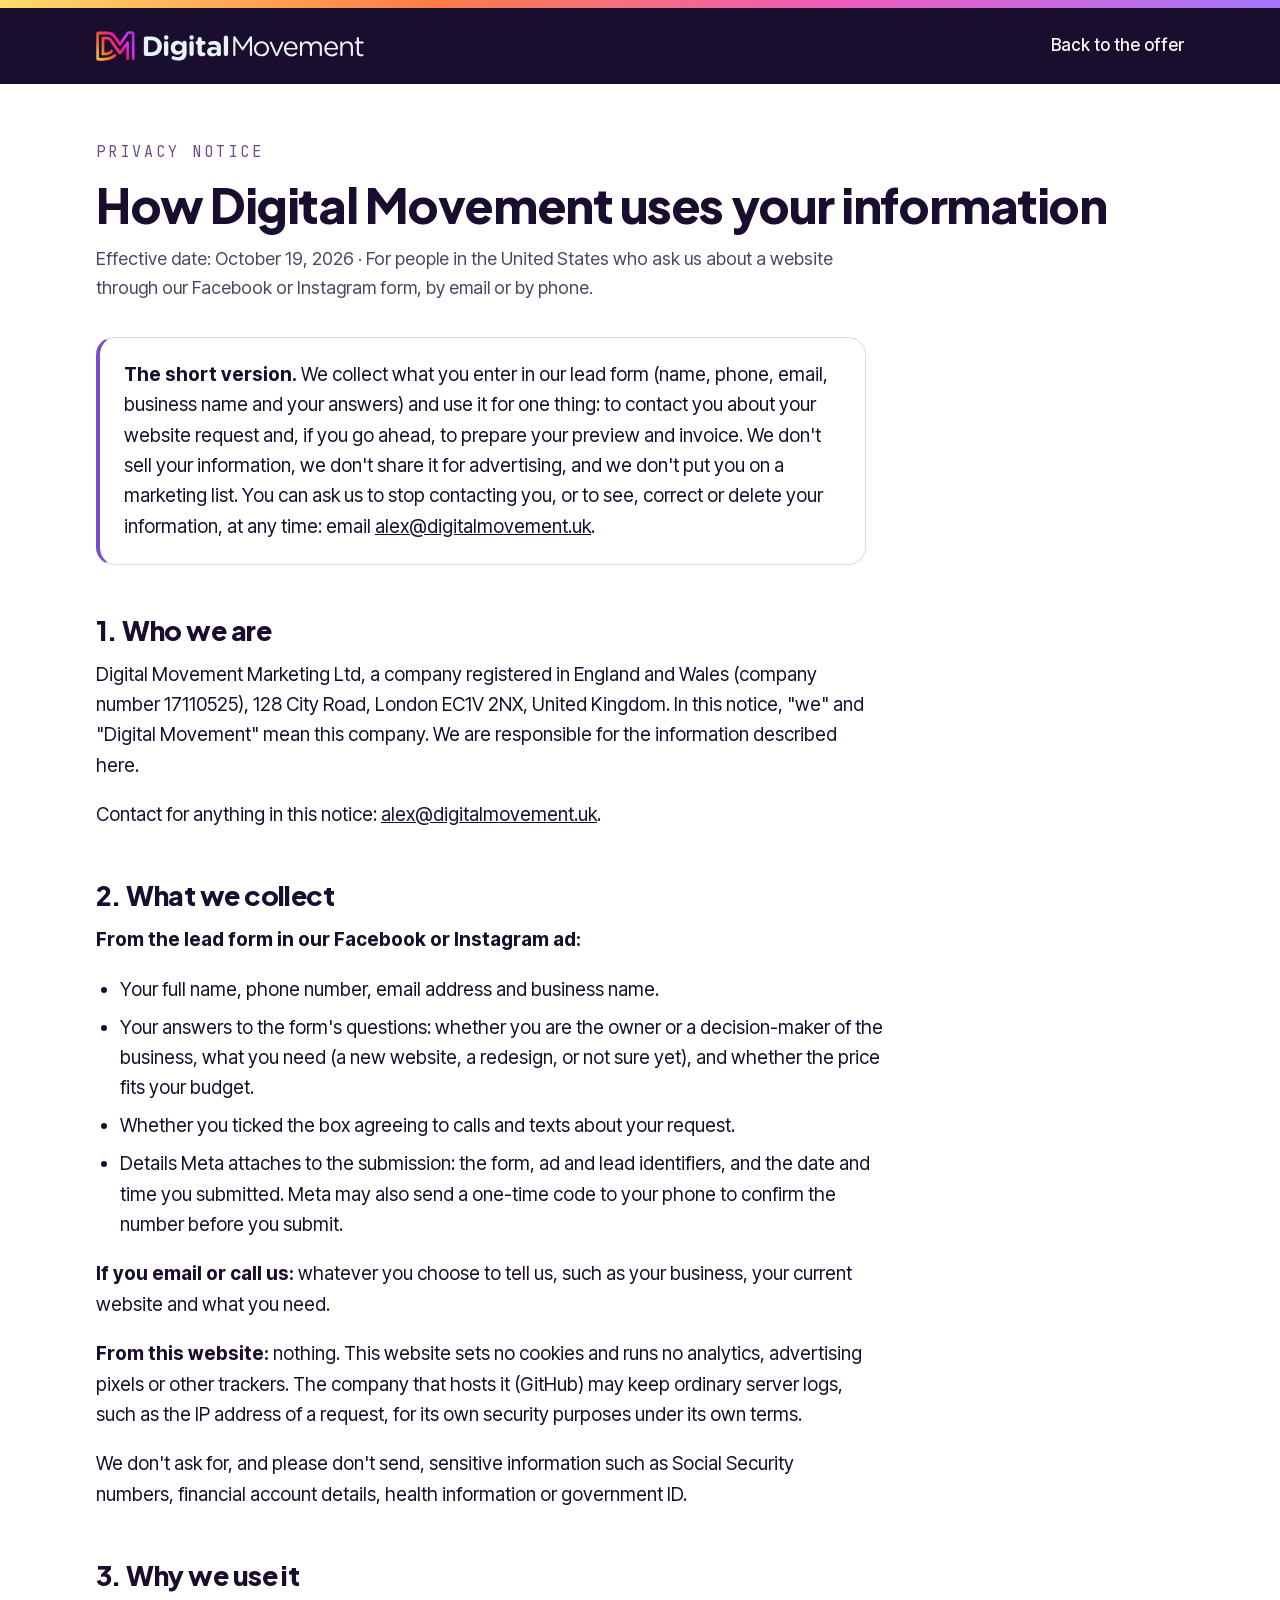
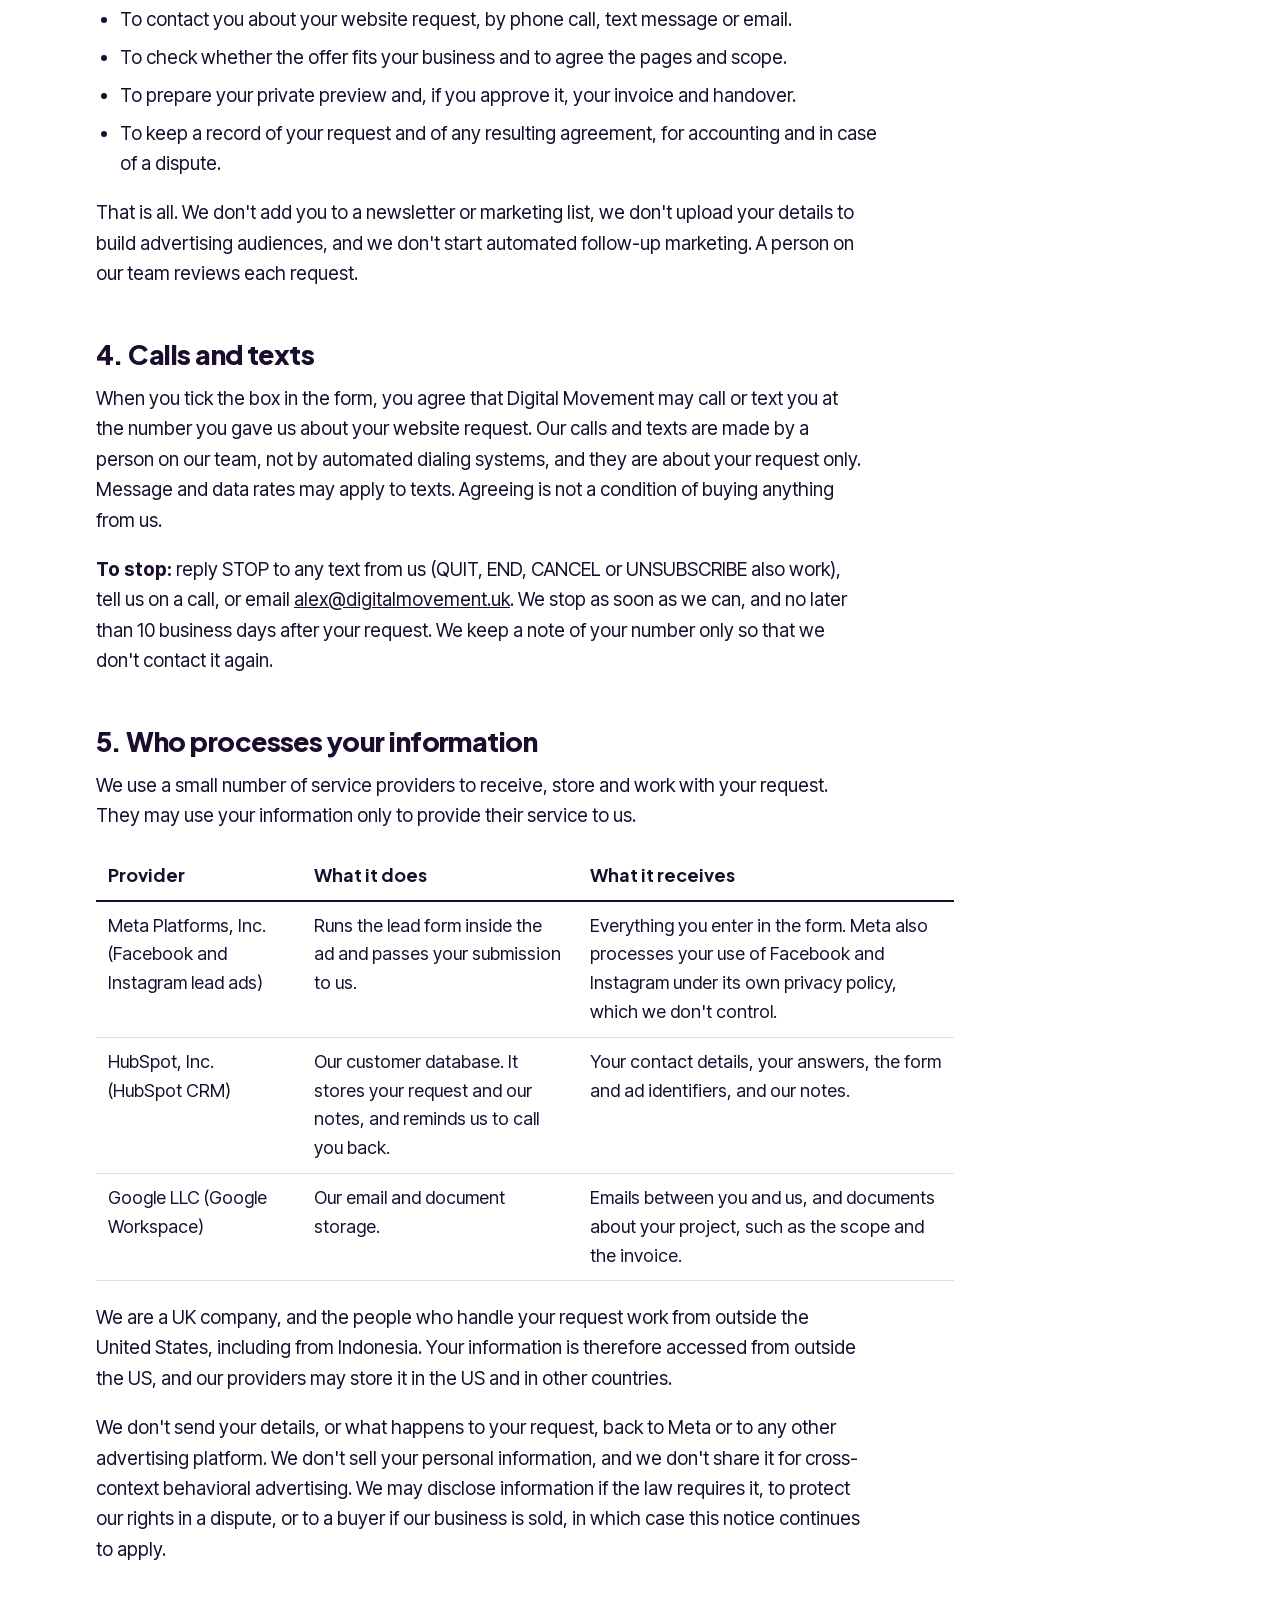
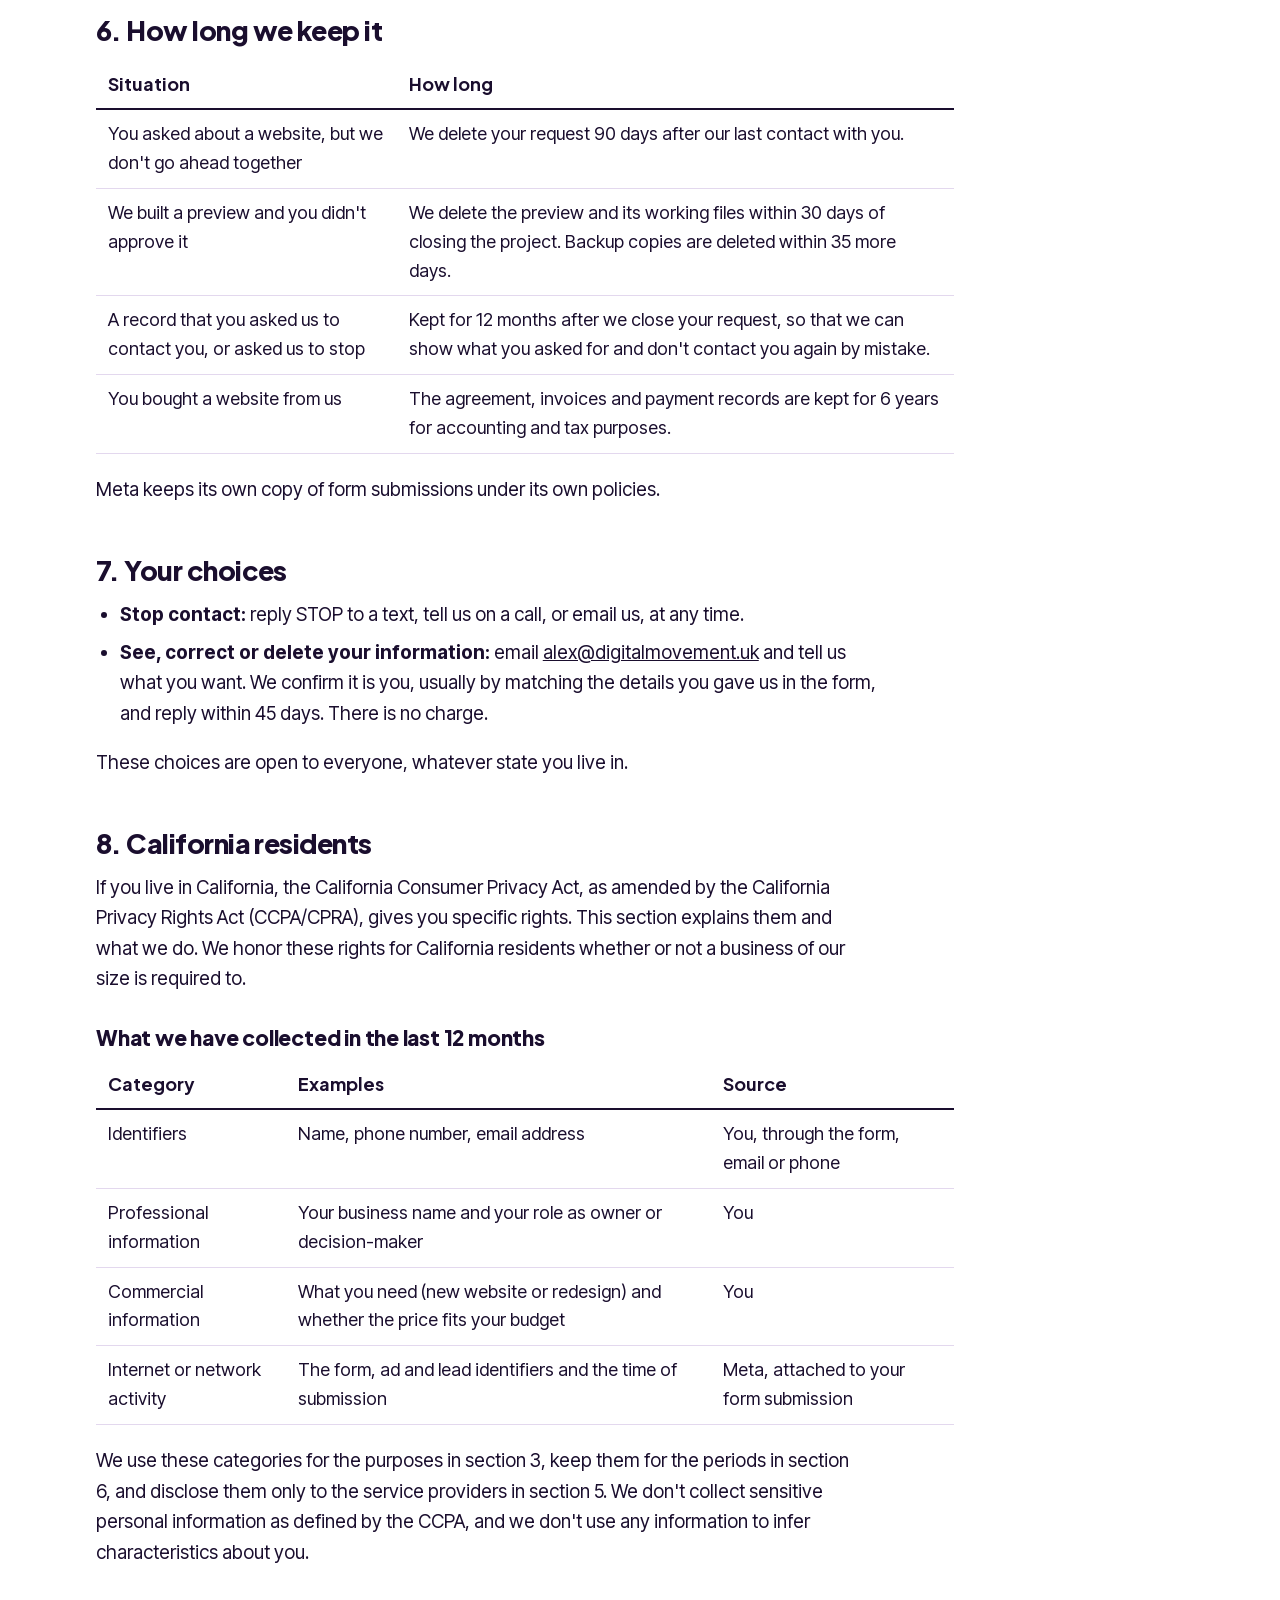
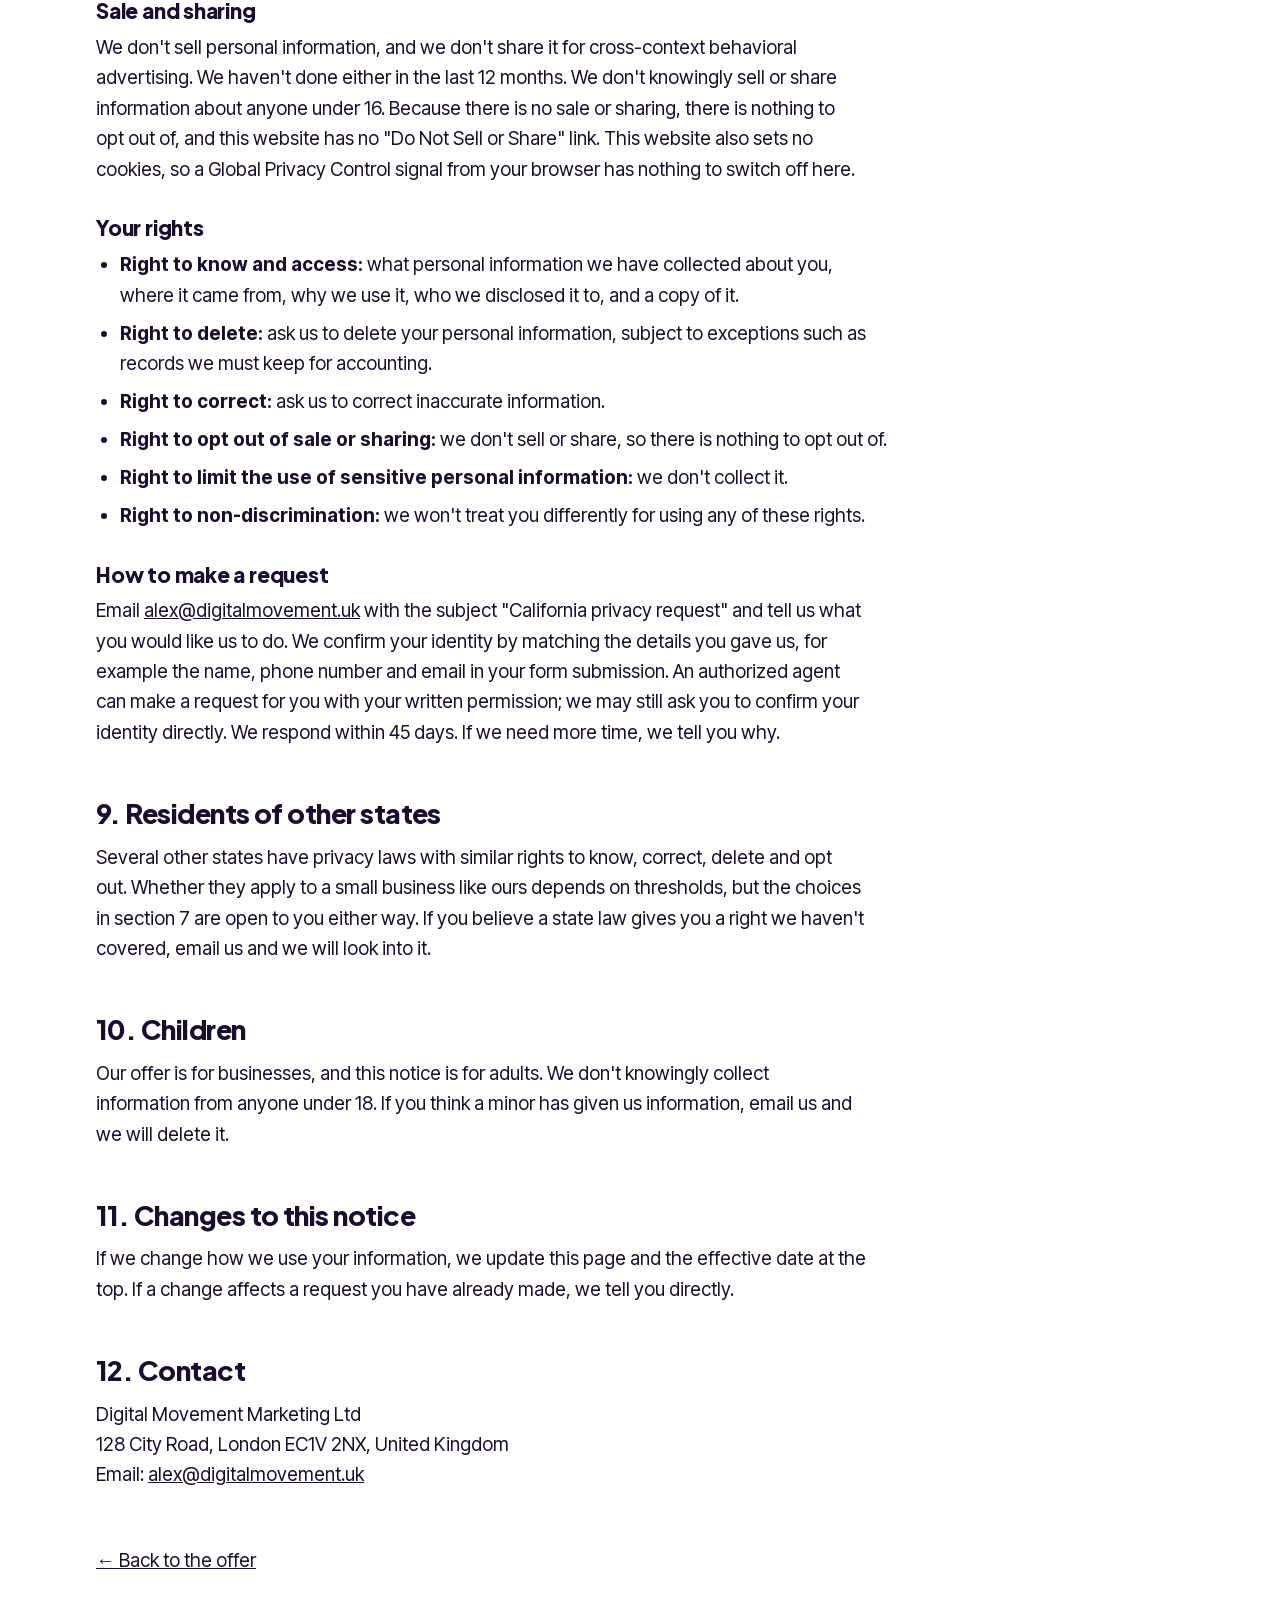
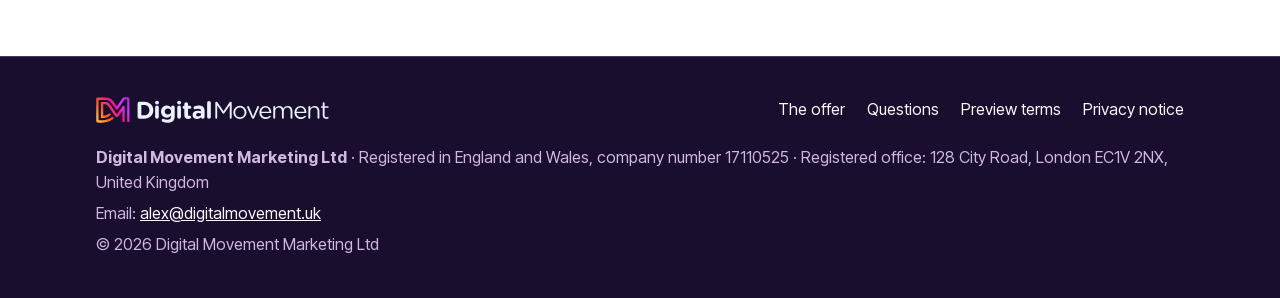
==== privacy/index.html @ 2a3be50a "US landing page v1.1: pay-after website offer and US privacy notice Static page for Digital Movement" ====
<!doctype html>
<!-- Digital Movement US · US privacy notice · v1.1 · effective 2026-10-19 · change log: landing-page/README.md -->
<html lang="en-US">
<head>
<meta charset="utf-8">
<meta name="viewport" content="width=device-width, initial-scale=1">
<title>Privacy notice | Digital Movement US</title>
<meta name="description" content="How Digital Movement uses the information you give us when you ask about a website through our Facebook or Instagram form, by email or by phone. Includes a section for California residents.">
<meta name="robots" content="noindex, follow">
<link rel="canonical" href="https://digitalmovementuk.github.io/us-websites/privacy/">
<meta name="theme-color" content="#1A0E2E">
<link rel="icon" href="../assets/favicon.svg" type="image/svg+xml">
<link rel="icon" href="../assets/favicon-192.png" type="image/png" sizes="192x192">
<link rel="apple-touch-icon" href="../assets/favicon-192.png">
<meta property="og:type" content="article">
<meta property="og:site_name" content="Digital Movement US">
<meta property="og:locale" content="en_US">
<meta property="og:url" content="https://digitalmovementuk.github.io/us-websites/privacy/">
<meta property="og:title" content="Privacy notice | Digital Movement US">
<meta property="og:description" content="How Digital Movement uses your information when you ask about a website: what we collect, why, who processes it, how long we keep it, and your choices, including California rights.">
<meta property="og:image" content="https://digitalmovementuk.github.io/us-websites/assets/og-us-websites-v1.1.jpg">
<meta property="og:image:type" content="image/jpeg">
<meta property="og:image:width" content="1200">
<meta property="og:image:height" content="630">
<meta property="og:image:alt" content="Digital Movement. See your website before you pay. $2,495 one-time, paid only after you approve it.">
<meta name="twitter:card" content="summary_large_image">
<meta name="twitter:title" content="Privacy notice | Digital Movement US">
<meta name="twitter:description" content="How Digital Movement uses your information when you ask about a website, including your California rights.">
<meta name="twitter:image" content="https://digitalmovementuk.github.io/us-websites/assets/og-us-websites-v1.1.jpg">
<link rel="stylesheet" href="../assets/style.css">
</head>
<body>
<a class="skip" href="#main">Skip to content</a>
<div class="topline" aria-hidden="true"></div>

<header class="dark">
  <div class="wrap header">
    <a class="brand" href="../" aria-label="Digital Movement home">
      <img src="../assets/dm-logo-light.svg" alt="Digital Movement" width="268" height="30">
    </a>
    <nav class="nav" aria-label="Page">
      <a href="../">Back to the offer</a>
    </nav>
  </div>
</header>

<main id="main" class="wrap doc">
  <p class="eyebrow">Privacy notice</p>
  <h1>How Digital Movement uses your information</h1>
  <p class="meta">Effective date: October 19, 2026 · For people in the United States who ask us about a website through our Facebook or Instagram form, by email or by phone.</p>

  <div class="summary">
    <p><strong>The short version.</strong> We collect what you enter in our lead form (name, phone, email, business name and your answers) and use it for one thing: to contact you about your website request and, if you go ahead, to prepare your preview and invoice. We don't sell your information, we don't share it for advertising, and we don't put you on a marketing list. You can ask us to stop contacting you, or to see, correct or delete your information, at any time: email <a href="mailto:alex@digitalmovement.uk">alex@digitalmovement.uk</a>.</p>
  </div>

  <h2 id="who">1. Who we are</h2>
  <p>Digital Movement Marketing Ltd, a company registered in England and Wales (company number 17110525), 128 City Road, London EC1V 2NX, United Kingdom. In this notice, "we" and "Digital Movement" mean this company. We are responsible for the information described here.</p>
  <p>Contact for anything in this notice: <a href="mailto:alex@digitalmovement.uk">alex@digitalmovement.uk</a>.</p>

  <h2 id="collect">2. What we collect</h2>
  <p><strong>From the lead form in our Facebook or Instagram ad:</strong></p>
  <ul>
    <li>Your full name, phone number, email address and business name.</li>
    <li>Your answers to the form's questions: whether you are the owner or a decision-maker of the business, what you need (a new website, a redesign, or not sure yet), and whether the price fits your budget.</li>
    <li>Whether you ticked the box agreeing to calls and texts about your request.</li>
    <li>Details Meta attaches to the submission: the form, ad and lead identifiers, and the date and time you submitted. Meta may also send a one-time code to your phone to confirm the number before you submit.</li>
  </ul>
  <p><strong>If you email or call us:</strong> whatever you choose to tell us, such as your business, your current website and what you need.</p>
  <p><strong>From this website:</strong> nothing. This website sets no cookies and runs no analytics, advertising pixels or other trackers. The company that hosts it (GitHub) may keep ordinary server logs, such as the IP address of a request, for its own security purposes under its own terms.</p>
  <p>We don't ask for, and please don't send, sensitive information such as Social Security numbers, financial account details, health information or government ID.</p>

  <h2 id="why">3. Why we use it</h2>
  <ul>
    <li>To contact you about your website request, by phone call, text message or email.</li>
    <li>To check whether the offer fits your business and to agree the pages and scope.</li>
    <li>To prepare your private preview and, if you approve it, your invoice and handover.</li>
    <li>To keep a record of your request and of any resulting agreement, for accounting and in case of a dispute.</li>
  </ul>
  <p>That is all. We don't add you to a newsletter or marketing list, we don't upload your details to build advertising audiences, and we don't start automated follow-up marketing. A person on our team reviews each request.</p>

  <h2 id="calls">4. Calls and texts</h2>
  <p>When you tick the box in the form, you agree that Digital Movement may call or text you at the number you gave us about your website request. Our calls and texts are made by a person on our team, not by automated dialing systems, and they are about your request only. Message and data rates may apply to texts. Agreeing is not a condition of buying anything from us.</p>
  <p><strong>To stop:</strong> reply STOP to any text from us (QUIT, END, CANCEL or UNSUBSCRIBE also work), tell us on a call, or email <a href="mailto:alex@digitalmovement.uk">alex@digitalmovement.uk</a>. We stop as soon as we can, and no later than 10 business days after your request. We keep a note of your number only so that we don't contact it again.</p>

  <h2 id="processors">5. Who processes your information</h2>
  <p>We use a small number of service providers to receive, store and work with your request. They may use your information only to provide their service to us.</p>
  <table>
    <thead>
      <tr><th>Provider</th><th>What it does</th><th>What it receives</th></tr>
    </thead>
    <tbody>
      <tr><td data-label="Provider">Meta Platforms, Inc. (Facebook and Instagram lead ads)</td><td data-label="What it does">Runs the lead form inside the ad and passes your submission to us.</td><td data-label="What it receives">Everything you enter in the form. Meta also processes your use of Facebook and Instagram under its own privacy policy, which we don't control.</td></tr>
      <tr><td data-label="Provider">HubSpot, Inc. (HubSpot CRM)</td><td data-label="What it does">Our customer database. It stores your request and our notes, and reminds us to call you back.</td><td data-label="What it receives">Your contact details, your answers, the form and ad identifiers, and our notes.</td></tr>
      <tr><td data-label="Provider">Google LLC (Google Workspace)</td><td data-label="What it does">Our email and document storage.</td><td data-label="What it receives">Emails between you and us, and documents about your project, such as the scope and the invoice.</td></tr>
    </tbody>
  </table>
  <p>We are a UK company, and the people who handle your request work from outside the United States, including from Indonesia. Your information is therefore accessed from outside the US, and our providers may store it in the US and in other countries.</p>
  <p>We don't send your details, or what happens to your request, back to Meta or to any other advertising platform. We don't sell your personal information, and we don't share it for cross-context behavioral advertising. We may disclose information if the law requires it, to protect our rights in a dispute, or to a buyer if our business is sold, in which case this notice continues to apply.</p>

  <h2 id="retention">6. How long we keep it</h2>
  <table>
    <thead>
      <tr><th>Situation</th><th>How long</th></tr>
    </thead>
    <tbody>
      <tr><td data-label="Situation">You asked about a website, but we don't go ahead together</td><td data-label="How long">We delete your request 90 days after our last contact with you.</td></tr>
      <tr><td data-label="Situation">We built a preview and you didn't approve it</td><td data-label="How long">We delete the preview and its working files within 30 days of closing the project. Backup copies are deleted within 35 more days.</td></tr>
      <tr><td data-label="Situation">A record that you asked us to contact you, or asked us to stop</td><td data-label="How long">Kept for 12 months after we close your request, so that we can show what you asked for and don't contact you again by mistake.</td></tr>
      <tr><td data-label="Situation">You bought a website from us</td><td data-label="How long">The agreement, invoices and payment records are kept for 6 years for accounting and tax purposes.</td></tr>
    </tbody>
  </table>
  <p>Meta keeps its own copy of form submissions under its own policies.</p>

  <h2 id="choices">7. Your choices</h2>
  <ul>
    <li><strong>Stop contact:</strong> reply STOP to a text, tell us on a call, or email us, at any time.</li>
    <li><strong>See, correct or delete your information:</strong> email <a href="mailto:alex@digitalmovement.uk">alex@digitalmovement.uk</a> and tell us what you want. We confirm it is you, usually by matching the details you gave us in the form, and reply within 45 days. There is no charge.</li>
  </ul>
  <p>These choices are open to everyone, whatever state you live in.</p>

  <h2 id="california">8. California residents</h2>
  <p>If you live in California, the California Consumer Privacy Act, as amended by the California Privacy Rights Act (CCPA/CPRA), gives you specific rights. This section explains them and what we do. We honor these rights for California residents whether or not a business of our size is required to.</p>

  <h3>What we have collected in the last 12 months</h3>
  <table>
    <thead>
      <tr><th>Category</th><th>Examples</th><th>Source</th></tr>
    </thead>
    <tbody>
      <tr><td data-label="Category">Identifiers</td><td data-label="Examples">Name, phone number, email address</td><td data-label="Source">You, through the form, email or phone</td></tr>
      <tr><td data-label="Category">Professional information</td><td data-label="Examples">Your business name and your role as owner or decision-maker</td><td data-label="Source">You</td></tr>
      <tr><td data-label="Category">Commercial information</td><td data-label="Examples">What you need (new website or redesign) and whether the price fits your budget</td><td data-label="Source">You</td></tr>
      <tr><td data-label="Category">Internet or network activity</td><td data-label="Examples">The form, ad and lead identifiers and the time of submission</td><td data-label="Source">Meta, attached to your form submission</td></tr>
    </tbody>
  </table>
  <p>We use these categories for the purposes in section 3, keep them for the periods in section 6, and disclose them only to the service providers in section 5. We don't collect sensitive personal information as defined by the CCPA, and we don't use any information to infer characteristics about you.</p>

  <h3>Sale and sharing</h3>
  <p>We don't sell personal information, and we don't share it for cross-context behavioral advertising. We haven't done either in the last 12 months. We don't knowingly sell or share information about anyone under 16. Because there is no sale or sharing, there is nothing to opt out of, and this website has no "Do Not Sell or Share" link. This website also sets no cookies, so a Global Privacy Control signal from your browser has nothing to switch off here.</p>

  <h3>Your rights</h3>
  <ul>
    <li><strong>Right to know and access:</strong> what personal information we have collected about you, where it came from, why we use it, who we disclosed it to, and a copy of it.</li>
    <li><strong>Right to delete:</strong> ask us to delete your personal information, subject to exceptions such as records we must keep for accounting.</li>
    <li><strong>Right to correct:</strong> ask us to correct inaccurate information.</li>
    <li><strong>Right to opt out of sale or sharing:</strong> we don't sell or share, so there is nothing to opt out of.</li>
    <li><strong>Right to limit the use of sensitive personal information:</strong> we don't collect it.</li>
    <li><strong>Right to non-discrimination:</strong> we won't treat you differently for using any of these rights.</li>
  </ul>

  <h3>How to make a request</h3>
  <p>Email <a href="mailto:alex@digitalmovement.uk?subject=California%20privacy%20request">alex@digitalmovement.uk</a> with the subject "California privacy request" and tell us what you would like us to do. We confirm your identity by matching the details you gave us, for example the name, phone number and email in your form submission. An authorized agent can make a request for you with your written permission; we may still ask you to confirm your identity directly. We respond within 45 days. If we need more time, we tell you why.</p>

  <h2 id="other-states">9. Residents of other states</h2>
  <p>Several other states have privacy laws with similar rights to know, correct, delete and opt out. Whether they apply to a small business like ours depends on thresholds, but the choices in section 7 are open to you either way. If you believe a state law gives you a right we haven't covered, email us and we will look into it.</p>

  <h2 id="children">10. Children</h2>
  <p>Our offer is for businesses, and this notice is for adults. We don't knowingly collect information from anyone under 18. If you think a minor has given us information, email us and we will delete it.</p>

  <h2 id="changes">11. Changes to this notice</h2>
  <p>If we change how we use your information, we update this page and the effective date at the top. If a change affects a request you have already made, we tell you directly.</p>

  <h2 id="contact">12. Contact</h2>
  <p>Digital Movement Marketing Ltd<br>128 City Road, London EC1V 2NX, United Kingdom<br>Email: <a href="mailto:alex@digitalmovement.uk">alex@digitalmovement.uk</a></p>

  <a class="back" href="../">← Back to the offer</a>
</main>

<footer class="dark footer">
  <div class="wrap">
    <div class="footer-row">
      <a class="brand" href="../" aria-label="Digital Movement home">
        <img src="../assets/dm-logo-light.svg" alt="Digital Movement" width="232" height="26">
      </a>
      <nav class="footer-links" aria-label="Footer">
        <a href="../">The offer</a>
        <a href="../#faq">Questions</a>
        <a href="../#terms">Preview terms</a>
        <a href="./">Privacy notice</a>
      </nav>
    </div>
    <p><strong>Digital Movement Marketing Ltd</strong> · Registered in England and Wales, company number 17110525 · Registered office: 128 City Road, London EC1V 2NX, United Kingdom</p>
    <p>Email: <a href="mailto:alex@digitalmovement.uk">alex@digitalmovement.uk</a></p>
    <p>© 2026 Digital Movement Marketing Ltd</p>
  </div>
</footer>
</body>
</html>
---- assets/style.css ----
/* Digital Movement US — pay-after website landing page · v1.1 · 2026-10-19
   Shared by index.html and privacy/index.html. Tokens follow the US creatives v1.1
   (dark purple, gradient accent, yellow CTA, DM logo). Self-hosted fonts, no third-party requests.
   v1.1: no body overflow masking (so QA sees real overflow), header nav hidden on mobile instead of a
   full-width header button, white cards instead of tinted boxes, steps 2x2 on mid widths. */

@font-face{font-family:"Jakarta";src:url("fonts/plus-jakarta-sans.woff2") format("woff2");font-weight:100 900;font-display:swap}
@font-face{font-family:"InterTight";src:url("fonts/inter-tight.woff2") format("woff2");font-weight:100 900;font-display:swap}
@font-face{font-family:"Mono";src:url("fonts/jetbrains-mono.woff2") format("woff2");font-weight:100 900;font-display:swap}

:root{
  --ink:#1A0E2E;          /* dark purple: background of dark bands, body text on light */
  --panel:#120A22;        /* price card */
  --line-dark:rgba(114,87,137,.55);
  --text-dark:#FFF8FF;    /* text on dark */
  --muted-dark:#D0B8DF;
  --soft-dark:#EADBF4;
  --paper:#FFFFFF;
  --paper-alt:#F7F2FB;    /* section background only, never a box */
  --line:#E3D8EE;
  --muted:#4F4262;
  --brand:#7A4FC4;        /* purple used for small accents on light */
  --accent:#FFD572;       /* yellow CTA */
  --accent-hover:#FFDC69;
  --on-accent:#291638;
  --grad:linear-gradient(90deg,#FFDC69,#FF7C46,#ED5BBF,#A378FF);
  --max:1120px;
  --gutter:16px;
  --radius:18px;
  --sans:"InterTight",-apple-system,BlinkMacSystemFont,"Segoe UI",Roboto,Helvetica,Arial,sans-serif;
  --head:"Jakarta",-apple-system,BlinkMacSystemFont,"Segoe UI",Roboto,Helvetica,Arial,sans-serif;
  --mono:"Mono",ui-monospace,SFMono-Regular,Menlo,Consolas,monospace;
}

*{box-sizing:border-box}
html{-webkit-text-size-adjust:100%;text-size-adjust:100%;scroll-behavior:smooth}
body{margin:0;background:var(--paper);color:var(--ink);font-family:var(--sans);font-size:19px;line-height:1.6;-webkit-font-smoothing:antialiased}
img,svg{display:block;max-width:100%}
a{color:inherit}
p{margin:0 0 1em}
h1,h2,h3{font-family:var(--head);font-weight:800;letter-spacing:-.02em;line-height:1.15;margin:0 0 .5em}
h1{font-size:clamp(40px,5.2vw,66px);letter-spacing:-.03em;line-height:1.06}
h2{font-size:clamp(30px,3.3vw,40px);line-height:1.2}
h3{font-size:21px;line-height:1.3;letter-spacing:-.01em}
ul{margin:0 0 1em;padding-left:1.25em}
li{margin-bottom:.4em}
strong{font-weight:700}
:focus-visible{outline:3px solid #A378FF;outline-offset:3px}
.skip{position:absolute;left:-9999px;top:0;background:var(--accent);color:var(--on-accent);padding:10px 16px;z-index:10;font-weight:700}
.skip:focus{left:16px;top:16px}

/* gradient line at the top of the page (creatives) */
.topline{height:8px;background:var(--grad)}

/* layout */
.wrap{max-width:var(--max);margin:0 auto;padding:0 var(--gutter)}
.narrow{max-width:820px}
.section{padding:80px 0}
.section-alt{background:var(--paper-alt)}
.eyebrow{font-family:var(--mono);font-size:15px;letter-spacing:.2em;text-transform:uppercase;color:var(--muted-dark);margin:0 0 16px}
.intro{font-size:21px;line-height:1.55;color:var(--muted);max-width:60ch;margin:0 0 32px}
.dark{background:var(--ink);color:var(--text-dark)}

/* header */
.header{display:flex;align-items:center;justify-content:space-between;gap:16px;min-height:76px;padding:12px var(--gutter)}
.brand{display:inline-flex;align-items:center;text-decoration:none;flex:0 0 auto}
.brand img{height:30px;width:auto}
.nav{display:flex;align-items:center;gap:26px}
.nav a{color:var(--text-dark);text-decoration:none;font-weight:500;font-size:17px}
.nav a:hover{text-decoration:underline}

/* buttons */
.btn{display:inline-flex;align-items:center;justify-content:center;gap:10px;min-height:56px;padding:14px 28px;border-radius:999px;background:var(--accent);color:var(--on-accent);font-family:var(--head);font-weight:700;font-size:18px;text-decoration:none;border:0;cursor:pointer;transition:background .15s ease,transform .15s ease}
.btn:hover{background:var(--accent-hover)}
.btn:active{transform:translateY(1px)}

/* hero: about two thirds of the first viewport on desktop */
.hero{position:relative;overflow:hidden}
.hero::before{content:"";position:absolute;inset:0;background:radial-gradient(ellipse at 5% 0%,rgba(139,53,85,.17),transparent 65%),radial-gradient(ellipse at 95% 80%,rgba(101,38,155,.32),transparent 62%);pointer-events:none}
.hero::after{content:"";position:absolute;width:900px;height:900px;border:1px solid rgba(94,51,124,.32);border-radius:50%;right:-420px;top:-420px;pointer-events:none}
.hero-inner{position:relative;display:grid;grid-template-columns:minmax(0,1.15fr) minmax(340px,.85fr);gap:56px;align-items:center;min-height:calc(66svh - 84px);padding:36px var(--gutter) 56px}
.hero h1{margin-bottom:.4em}
.hero h1 em{font-style:normal;color:var(--accent)}
.hero .lead{font-size:21px;line-height:1.55;color:var(--soft-dark);max-width:56ch;margin:0}
.hero-note{margin:20px 0 0;font-size:17px;color:var(--muted-dark);max-width:52ch}

.pricecard{background:var(--panel);border:1px solid var(--line-dark);border-radius:var(--radius);padding:30px 28px 28px;text-align:center}
.pricecard .price{font-family:var(--head);font-weight:800;font-size:42px;letter-spacing:-.03em;line-height:1.08;margin:0}
.nw{white-space:nowrap}
.pricecard .price-note{color:var(--muted-dark);margin:8px 0 0;font-size:18px}
.pricecard .request{margin:22px 0 0;padding-top:22px;border-top:1px solid var(--line-dark);font-size:19px;line-height:1.45;font-weight:600;color:var(--text-dark)}
.pricecard .callback{margin:10px 0 22px;font-size:17px;line-height:1.5;color:var(--muted-dark)}
.pricecard .btn{width:100%}

/* steps */
.steps{list-style:none;counter-reset:step;padding:0;margin:0;display:grid;grid-template-columns:repeat(4,minmax(0,1fr));gap:20px}
.steps li{counter-increment:step;background:var(--paper);border:1px solid var(--line);border-radius:var(--radius);padding:24px 22px 22px;margin:0}
.steps li::before{content:counter(step);display:inline-flex;align-items:center;justify-content:center;width:40px;height:40px;border-radius:50%;background:var(--ink);color:var(--accent);font-family:var(--head);font-weight:800;font-size:18px;margin-bottom:14px}
.steps h3{margin-bottom:.4em}
.steps p{margin:0;color:var(--muted);font-size:18px;line-height:1.55}
.after-steps{margin:28px 0 0;font-size:19px;font-weight:600}

/* included */
.included{display:grid;grid-template-columns:minmax(0,1.15fr) minmax(0,.85fr);gap:48px;align-items:start}
.checks{list-style:none;padding:0;margin:0}
.checks li{position:relative;padding:14px 0 14px 44px;border-bottom:1px solid var(--line);margin:0}
.checks li:last-child{border-bottom:0}
.checks li::before{content:"";position:absolute;left:0;top:18px;width:26px;height:26px;border-radius:50%;background:var(--grad)}
.checks li::after{content:"";position:absolute;left:8px;top:24px;width:10px;height:6px;border-left:2.5px solid var(--ink);border-bottom:2.5px solid var(--ink);transform:rotate(-45deg)}
.note{background:var(--paper);border:1px solid var(--line);border-left:4px solid var(--brand);border-radius:var(--radius);padding:24px 26px;font-size:18px;color:var(--muted)}
.note h3{color:var(--ink);font-size:19px;margin-bottom:.4em}
.note p:last-child{margin-bottom:0}
.note h3:not(:first-child){margin-top:1.2em}

/* faq: one column, so the fifth entry never sits alone in a half-empty row */
.faq{display:grid;grid-template-columns:minmax(0,1fr);gap:0}
.faq > div{padding:22px 0;border-bottom:1px solid var(--line)}
.faq > div:first-child{border-top:1px solid var(--line)}
.faq h3{margin-bottom:.35em}
.faq p{color:var(--muted);margin:0;line-height:1.6}

/* terms */
.terms{list-style:none;padding:0;margin:0}
.terms li{padding:16px 0;border-bottom:1px solid var(--line);margin:0;color:var(--muted)}
.terms li:first-child{border-top:1px solid var(--line)}
.terms strong{color:var(--ink)}
.terms-foot{margin:24px 0 0;color:var(--muted);font-size:17px}

/* closing band */
.band{text-align:center;padding:80px 0}
.band h2{margin-bottom:.4em}
.band .request{font-size:22px;line-height:1.45;font-weight:600;max-width:40ch;margin:0 auto 12px}
.band p{color:var(--soft-dark);max-width:56ch;margin:0 auto 12px}
.band .small{font-size:17px;color:var(--muted-dark);margin-top:24px}
.band a{color:var(--text-dark)}

/* footer */
.footer{border-top:1px solid var(--line-dark);padding:40px 0 36px;font-size:16px;color:var(--muted-dark)}
.footer-row{display:flex;flex-wrap:wrap;align-items:center;justify-content:space-between;gap:18px 32px;margin-bottom:22px}
.footer .brand img{height:26px}
.footer-links{display:flex;flex-wrap:wrap;gap:8px 22px}
.footer-links a{color:var(--text-dark);text-decoration:none}
.footer-links a:hover{text-decoration:underline}
.footer p{margin:0 0 6px;line-height:1.55}
.footer a{color:var(--text-dark)}

/* document pages (privacy) */
.doc{padding:56px var(--gutter) 80px}
.doc h1{font-size:clamp(34px,4.4vw,48px);margin-bottom:.3em}
.doc .meta{color:var(--muted);margin-bottom:34px;font-size:18px}
.doc h2{font-size:27px;margin:1.8em 0 .5em}
.doc h3{font-size:21px;margin:1.4em 0 .4em}
.doc p,.doc li{max-width:70ch}
.doc .eyebrow{color:#6A4E86}
.doc table{border-collapse:collapse;width:100%;max-width:78ch;margin:0 0 1.2em;font-size:18px}
.doc th,.doc td{text-align:left;vertical-align:top;padding:10px 12px;border-bottom:1px solid var(--line)}
.doc th{font-family:var(--head);font-weight:700;border-bottom:2px solid var(--ink)}
.doc .summary{background:var(--paper);border:1px solid var(--line);border-left:4px solid var(--brand);border-radius:var(--radius);padding:22px 24px;margin:0 0 8px;max-width:70ch}
.doc .summary p:last-child{margin-bottom:0}
.doc .back{display:inline-block;margin-top:36px}

/* mid widths: steps 2x2, hero still two columns down to 900 */
@media (max-width:1100px){
  .steps{grid-template-columns:repeat(2,minmax(0,1fr))}
}
@media (max-width:900px){
  .hero-inner{grid-template-columns:minmax(0,1fr);gap:28px;min-height:0;padding:28px var(--gutter) 48px}
  .included{grid-template-columns:minmax(0,1fr)}
  .section,.band{padding:60px 0}
}
@media (prefers-reduced-motion:reduce){html{scroll-behavior:auto}.btn{transition:none}}
/* mobile: one column, nothing side by side, full-width buttons (kept last) */
@media (max-width:760px){
  body{font-size:18px}
  h1{font-size:clamp(36px,10.4vw,46px)}
  h2{font-size:clamp(28px,7.6vw,34px)}
  .hero .lead,.intro{font-size:19px}
  .header{min-height:64px}
  .brand img{height:26px}
  .nav{display:none}
  .steps{grid-template-columns:minmax(0,1fr)}
  .steps li{padding:22px 20px 20px}
  .pricecard{padding:26px 20px 22px}
  .pricecard .price{font-size:36px}
  .hero::after{display:none}
  .band .request{font-size:20px}
  .footer-row{flex-direction:column;align-items:flex-start}
  .footer-links{flex-direction:column;gap:10px}
  .doc table,.doc thead,.doc tbody,.doc th,.doc td,.doc tr{display:block}
  .doc thead{display:none}
  .doc td{border-bottom:0;padding:4px 0}
  .doc tr{border-bottom:1px solid var(--line);padding:10px 0}
  .doc td::before{content:attr(data-label);display:block;font-family:var(--head);font-weight:700;font-size:15px;color:var(--muted)}
}
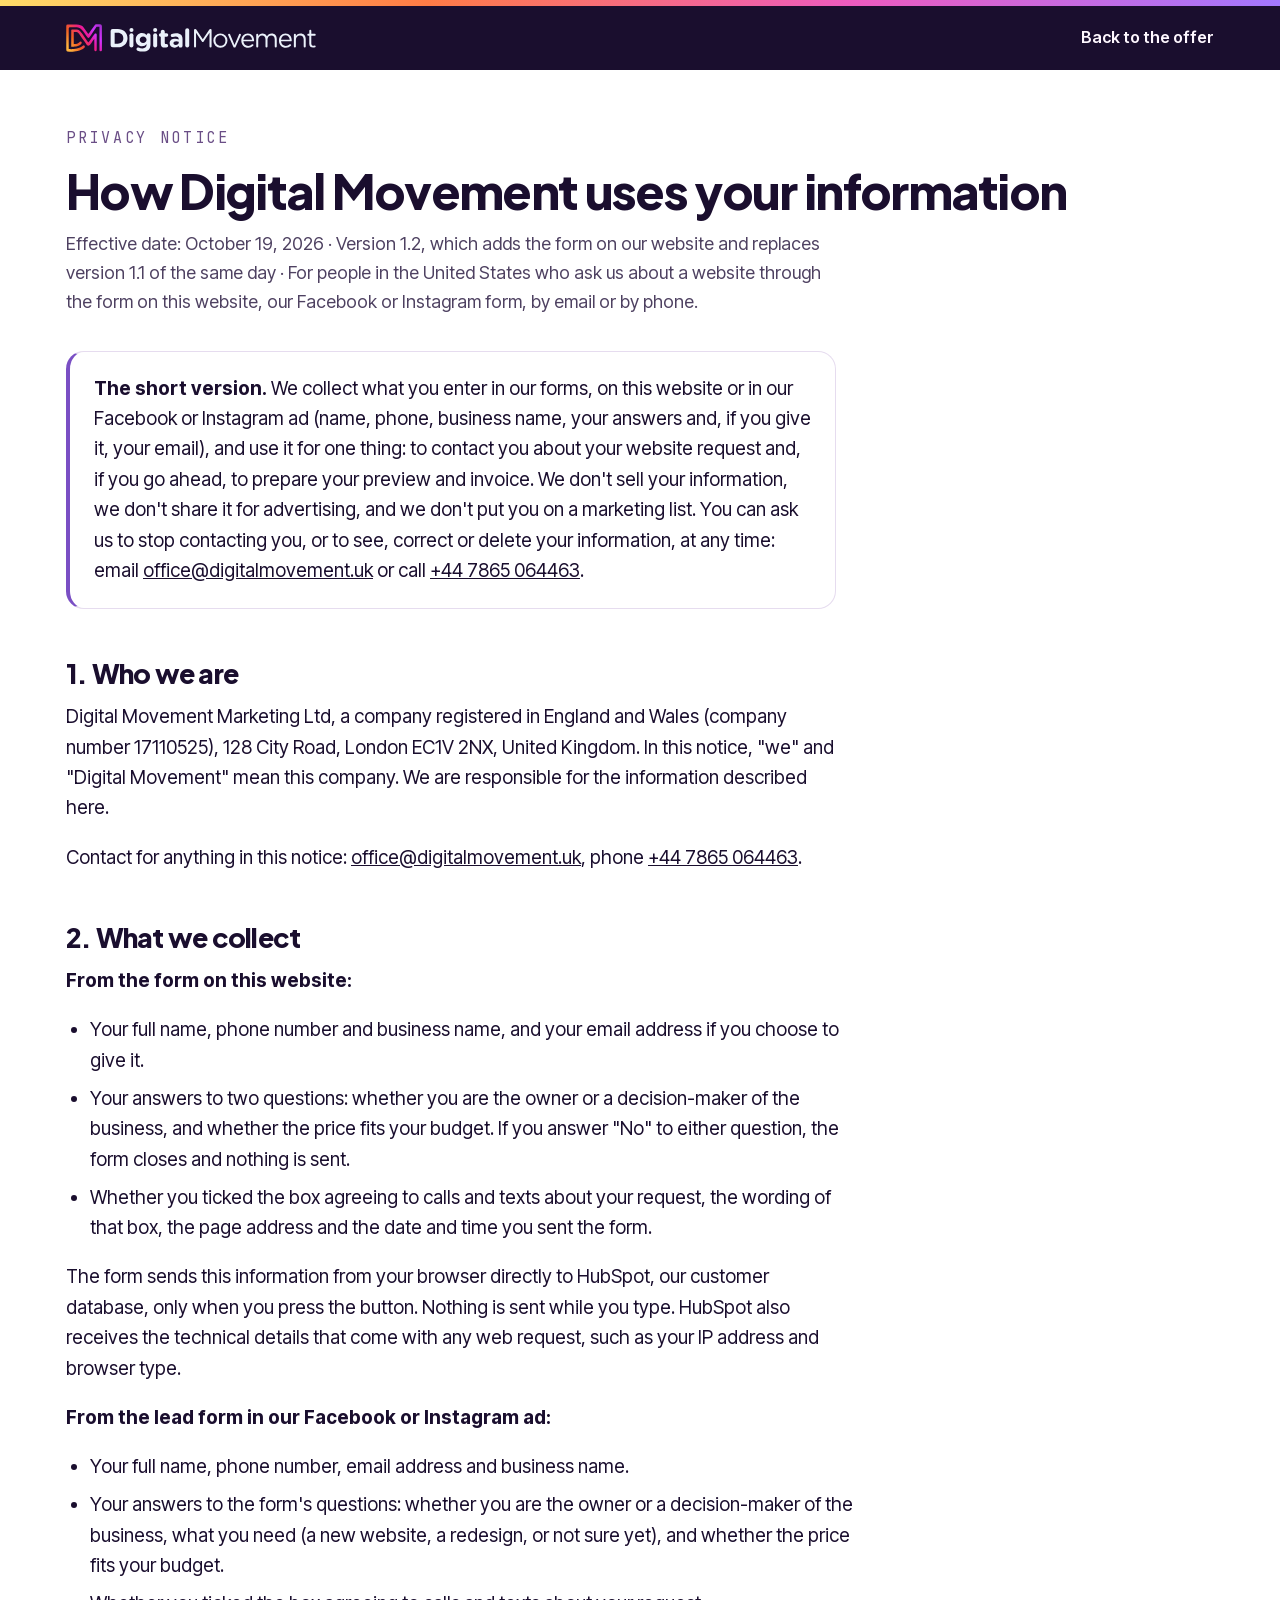
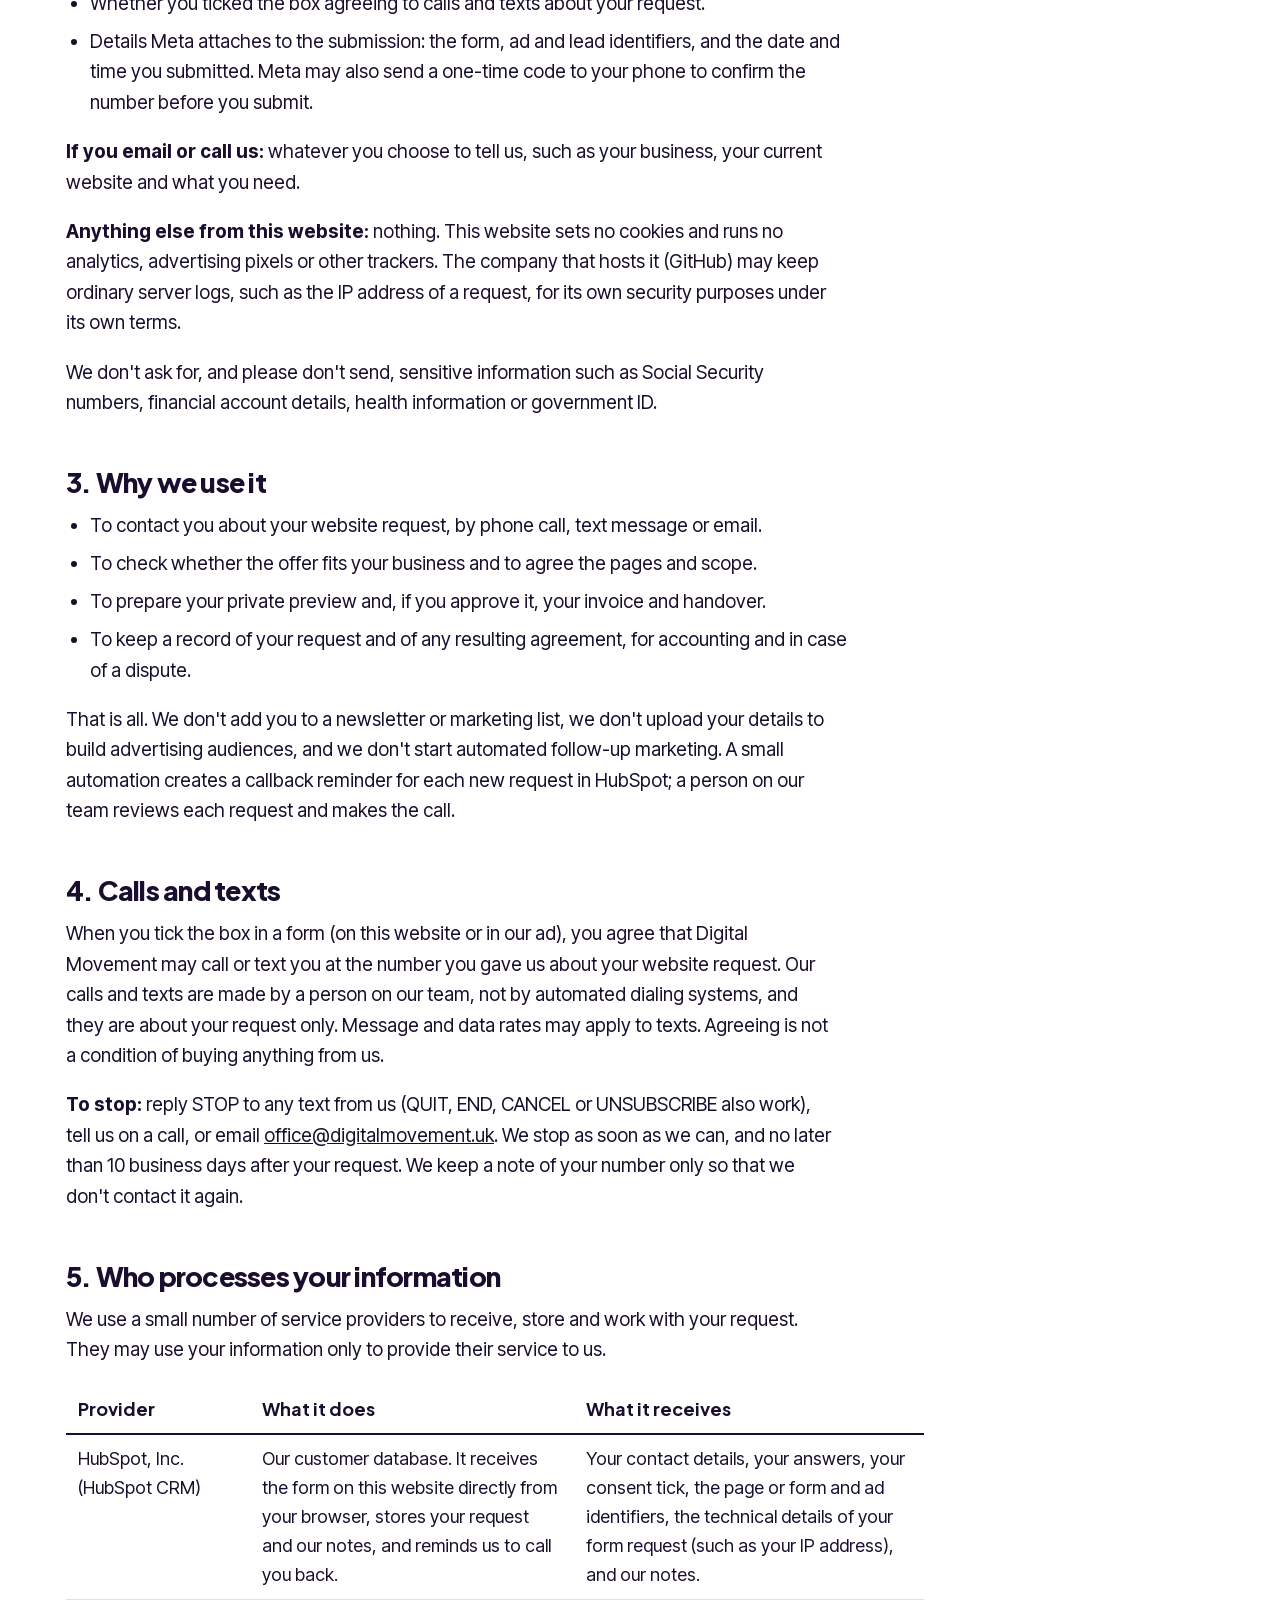
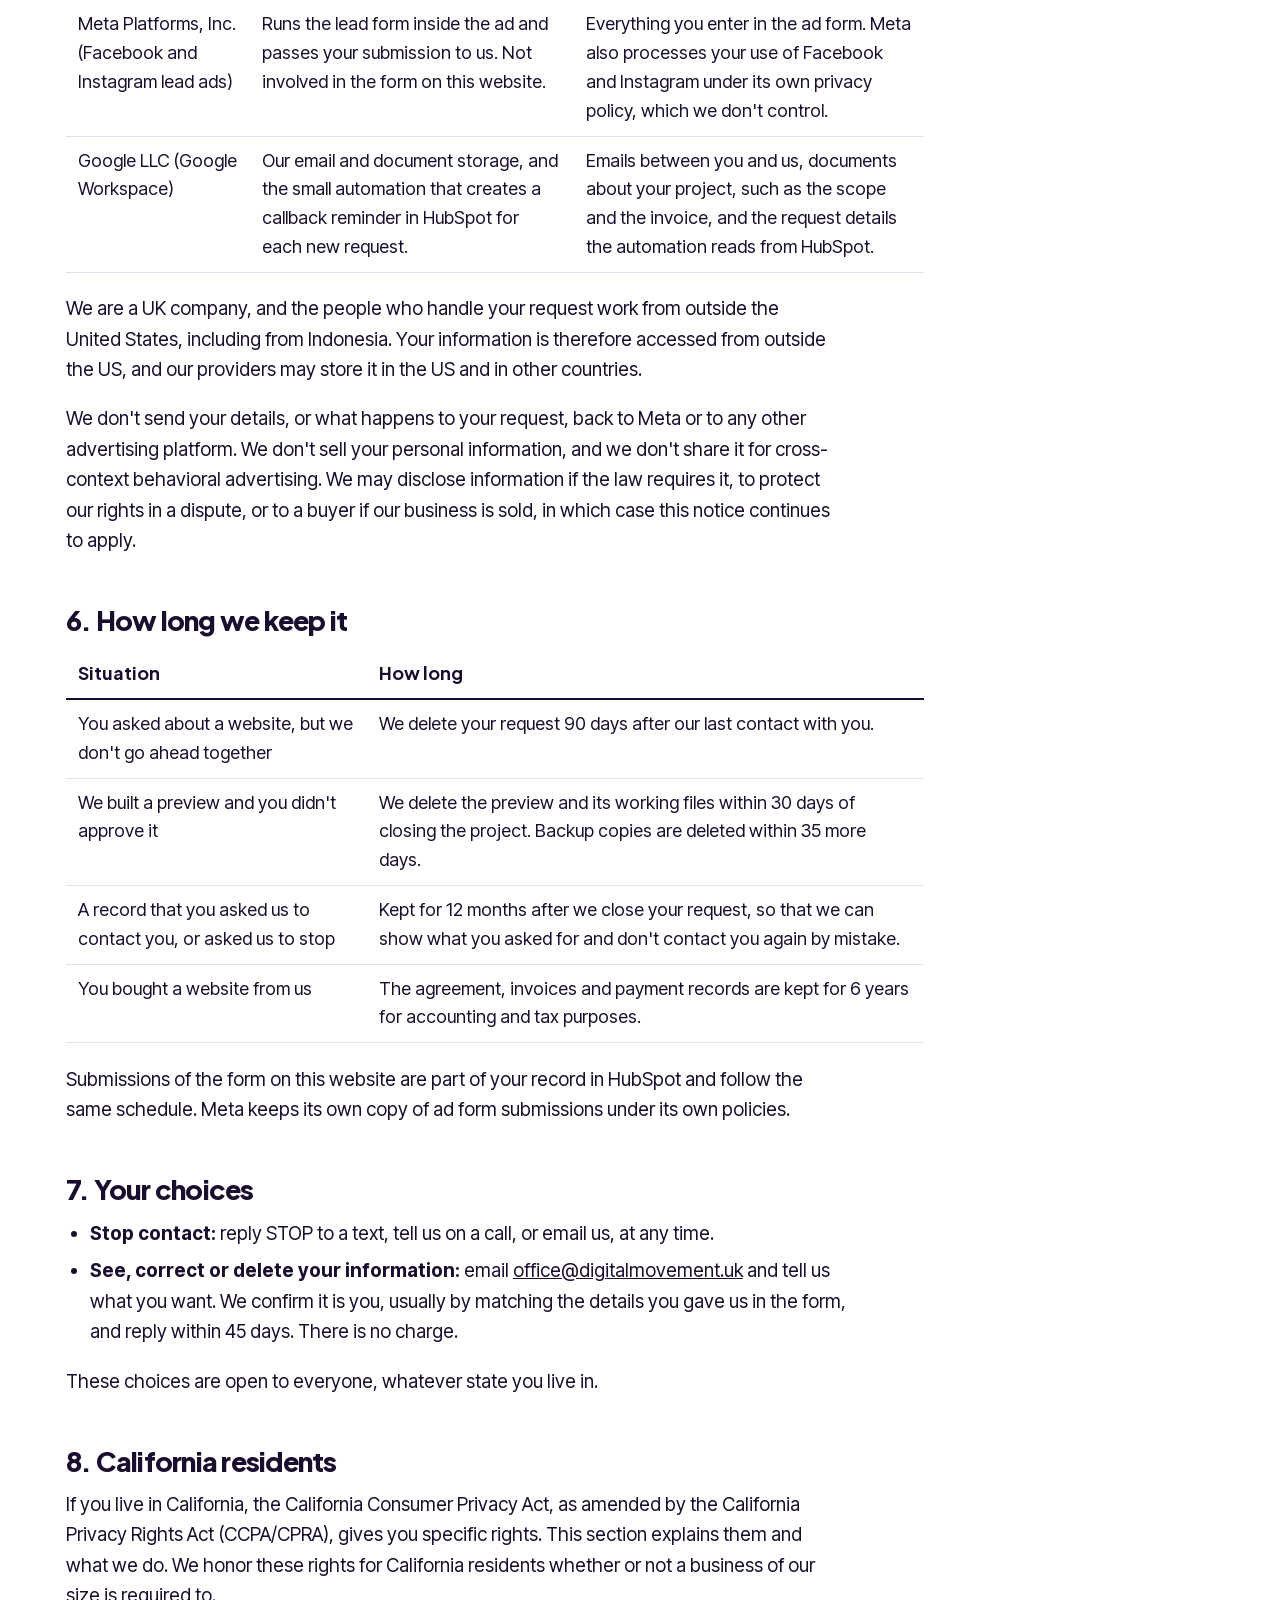
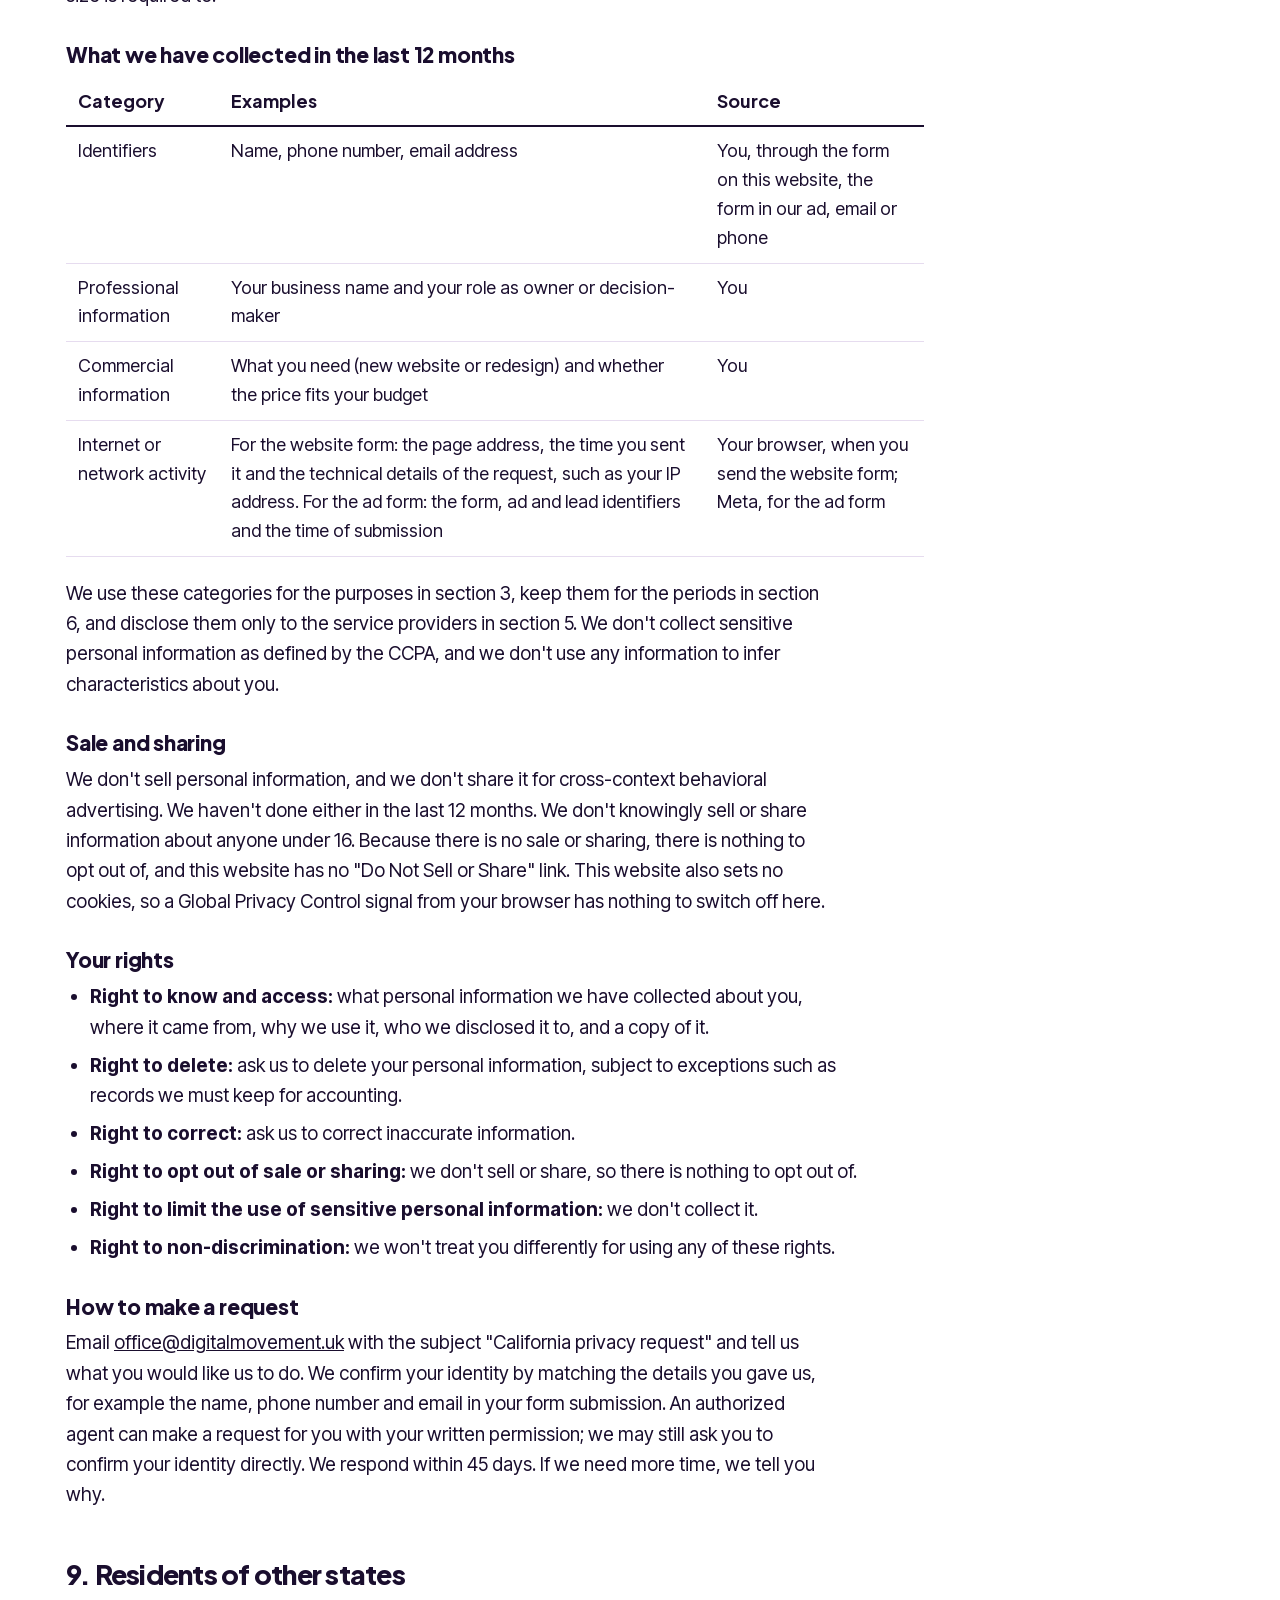
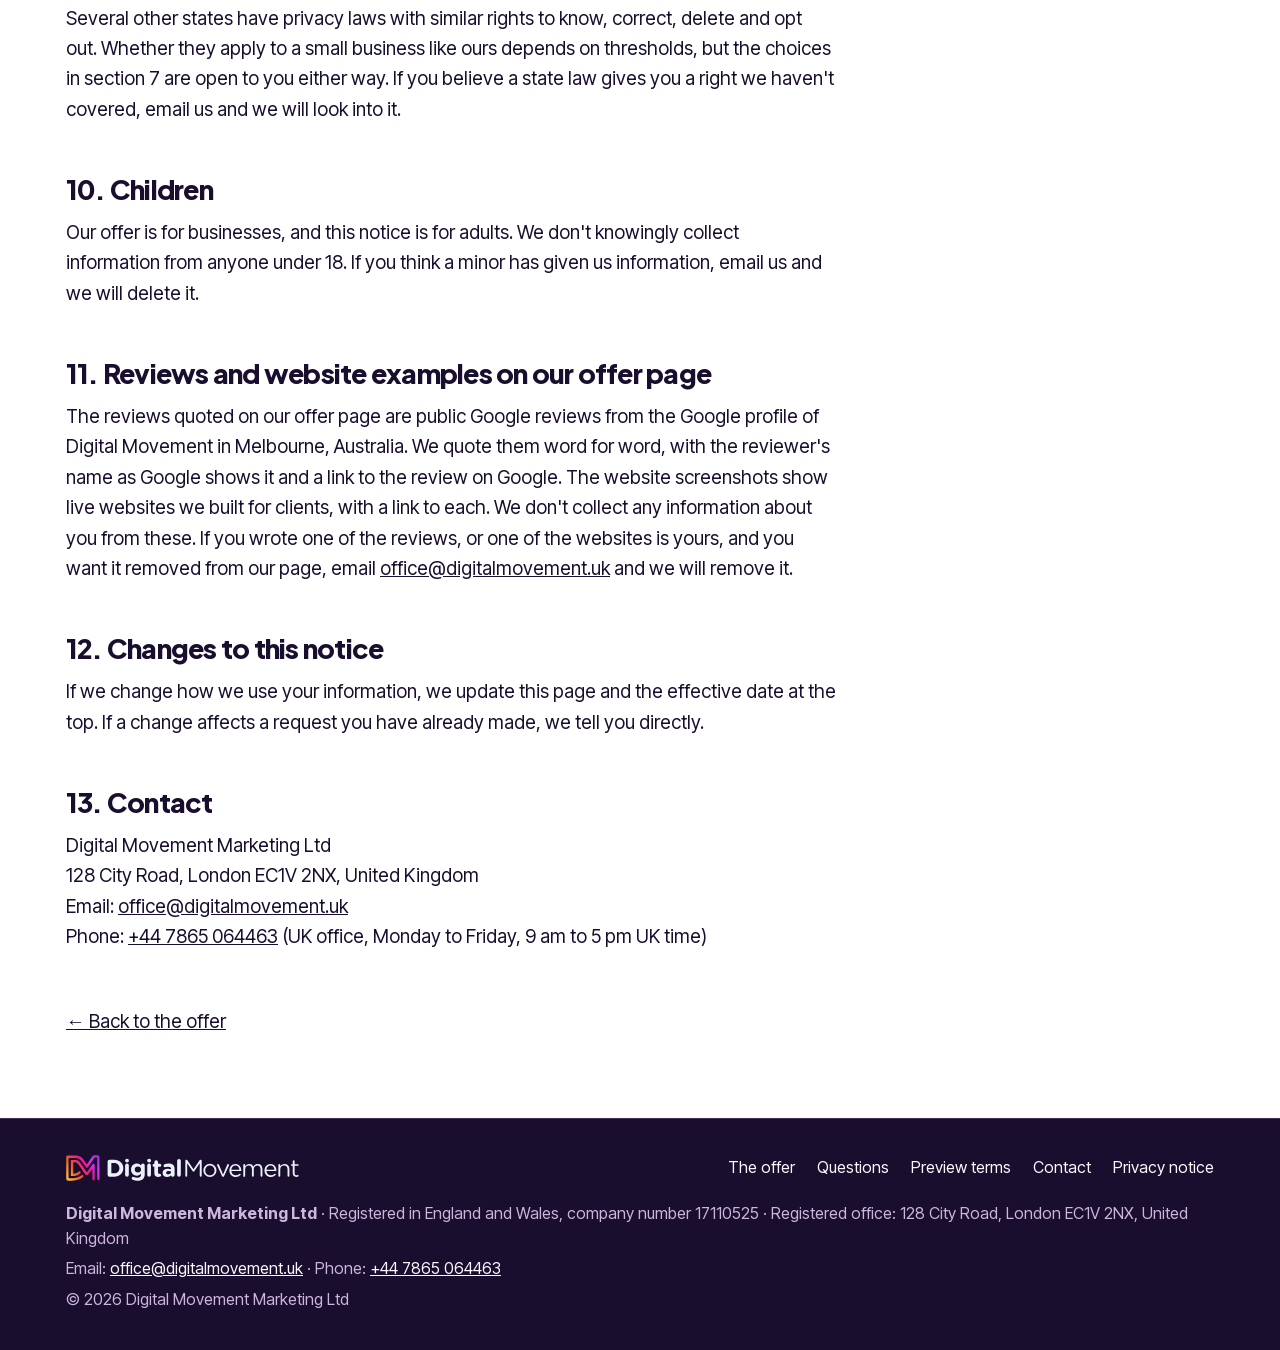
==== commit 595b040d: "US landing page v1.2: promote to the root, remove v1-2-preview Raoul's Go, 19 Oct. v1.2 replaces v1." ====
--- a/privacy/index.html
+++ b/privacy/index.html
@@ -1,13 +1,13 @@
 <!doctype html>
-<!-- Digital Movement US · US privacy notice · v1.1 · effective 2026-10-19 · change log: landing-page/README.md -->
+<!-- Digital Movement US · US privacy notice · v1.2 · effective 2026-10-19 · change log: landing-page/README.md -->
 <html lang="en-US">
 <head>
 <meta charset="utf-8">
 <meta name="viewport" content="width=device-width, initial-scale=1">
 <title>Privacy notice | Digital Movement US</title>
-<meta name="description" content="How Digital Movement uses the information you give us when you ask about a website through our Facebook or Instagram form, by email or by phone. Includes a section for California residents.">
+<meta name="description" content="How Digital Movement uses the information you give us when you ask about a website through the form on our website, our Facebook or Instagram form, by email or by phone. Includes a section for California residents.">
 <meta name="robots" content="noindex, follow">
-<link rel="canonical" href="https://digitalmovementuk.github.io/us-websites/privacy/">
+<link rel="canonical" href="https://us.digitalmovement.uk/privacy/">
 <meta name="theme-color" content="#1A0E2E">
 <link rel="icon" href="../assets/favicon.svg" type="image/svg+xml">
 <link rel="icon" href="../assets/favicon-192.png" type="image/png" sizes="192x192">
@@ -15,10 +15,10 @@
 <meta property="og:type" content="article">
 <meta property="og:site_name" content="Digital Movement US">
 <meta property="og:locale" content="en_US">
-<meta property="og:url" content="https://digitalmovementuk.github.io/us-websites/privacy/">
+<meta property="og:url" content="https://us.digitalmovement.uk/privacy/">
 <meta property="og:title" content="Privacy notice | Digital Movement US">
 <meta property="og:description" content="How Digital Movement uses your information when you ask about a website: what we collect, why, who processes it, how long we keep it, and your choices, including California rights.">
-<meta property="og:image" content="https://digitalmovementuk.github.io/us-websites/assets/og-us-websites-v1.1.jpg">
+<meta property="og:image" content="https://us.digitalmovement.uk/assets/og-us-websites-v1.1.jpg">
 <meta property="og:image:type" content="image/jpeg">
 <meta property="og:image:width" content="1200">
 <meta property="og:image:height" content="630">
@@ -26,38 +26,43 @@
 <meta name="twitter:card" content="summary_large_image">
 <meta name="twitter:title" content="Privacy notice | Digital Movement US">
 <meta name="twitter:description" content="How Digital Movement uses your information when you ask about a website, including your California rights.">
-<meta name="twitter:image" content="https://digitalmovementuk.github.io/us-websites/assets/og-us-websites-v1.1.jpg">
-<link rel="stylesheet" href="../assets/style.css">
+<meta name="twitter:image" content="https://us.digitalmovement.uk/assets/og-us-websites-v1.1.jpg">
+<link rel="stylesheet" href="../assets/style-v1.2.css">
 </head>
 <body>
 <a class="skip" href="#main">Skip to content</a>
 <div class="topline" aria-hidden="true"></div>
 
-<header class="dark">
+<header class="site-header dark">
   <div class="wrap header">
     <a class="brand" href="../" aria-label="Digital Movement home">
       <img src="../assets/dm-logo-light.svg" alt="Digital Movement" width="268" height="30">
     </a>
-    <nav class="nav" aria-label="Page">
-      <a href="../">Back to the offer</a>
-    </nav>
+    <a class="header-back" href="../">Back to the offer</a>
   </div>
 </header>
 
 <main id="main" class="wrap doc">
   <p class="eyebrow">Privacy notice</p>
   <h1>How Digital Movement uses your information</h1>
-  <p class="meta">Effective date: October 19, 2026 · For people in the United States who ask us about a website through our Facebook or Instagram form, by email or by phone.</p>
+  <p class="meta">Effective date: October 19, 2026 · Version 1.2, which adds the form on our website and replaces version 1.1 of the same day · For people in the United States who ask us about a website through the form on this website, our Facebook or Instagram form, by email or by phone.</p>
 
   <div class="summary">
-    <p><strong>The short version.</strong> We collect what you enter in our lead form (name, phone, email, business name and your answers) and use it for one thing: to contact you about your website request and, if you go ahead, to prepare your preview and invoice. We don't sell your information, we don't share it for advertising, and we don't put you on a marketing list. You can ask us to stop contacting you, or to see, correct or delete your information, at any time: email <a href="mailto:alex@digitalmovement.uk">alex@digitalmovement.uk</a>.</p>
+    <p><strong>The short version.</strong> We collect what you enter in our forms, on this website or in our Facebook or Instagram ad (name, phone, business name, your answers and, if you give it, your email), and use it for one thing: to contact you about your website request and, if you go ahead, to prepare your preview and invoice. We don't sell your information, we don't share it for advertising, and we don't put you on a marketing list. You can ask us to stop contacting you, or to see, correct or delete your information, at any time: email <a href="mailto:office@digitalmovement.uk">office@digitalmovement.uk</a> or call <a href="tel:+447865064463">+44 7865 064463</a>.</p>
   </div>
 
   <h2 id="who">1. Who we are</h2>
   <p>Digital Movement Marketing Ltd, a company registered in England and Wales (company number 17110525), 128 City Road, London EC1V 2NX, United Kingdom. In this notice, "we" and "Digital Movement" mean this company. We are responsible for the information described here.</p>
-  <p>Contact for anything in this notice: <a href="mailto:alex@digitalmovement.uk">alex@digitalmovement.uk</a>.</p>
+  <p>Contact for anything in this notice: <a href="mailto:office@digitalmovement.uk">office@digitalmovement.uk</a>, phone <a href="tel:+447865064463">+44 7865 064463</a>.</p>
 
   <h2 id="collect">2. What we collect</h2>
+  <p><strong>From the form on this website:</strong></p>
+  <ul>
+    <li>Your full name, phone number and business name, and your email address if you choose to give it.</li>
+    <li>Your answers to two questions: whether you are the owner or a decision-maker of the business, and whether the price fits your budget. If you answer "No" to either question, the form closes and nothing is sent.</li>
+    <li>Whether you ticked the box agreeing to calls and texts about your request, the wording of that box, the page address and the date and time you sent the form.</li>
+  </ul>
+  <p>The form sends this information from your browser directly to HubSpot, our customer database, only when you press the button. Nothing is sent while you type. HubSpot also receives the technical details that come with any web request, such as your IP address and browser type.</p>
   <p><strong>From the lead form in our Facebook or Instagram ad:</strong></p>
   <ul>
     <li>Your full name, phone number, email address and business name.</li>
@@ -66,7 +71,7 @@
     <li>Details Meta attaches to the submission: the form, ad and lead identifiers, and the date and time you submitted. Meta may also send a one-time code to your phone to confirm the number before you submit.</li>
   </ul>
   <p><strong>If you email or call us:</strong> whatever you choose to tell us, such as your business, your current website and what you need.</p>
-  <p><strong>From this website:</strong> nothing. This website sets no cookies and runs no analytics, advertising pixels or other trackers. The company that hosts it (GitHub) may keep ordinary server logs, such as the IP address of a request, for its own security purposes under its own terms.</p>
+  <p><strong>Anything else from this website:</strong> nothing. This website sets no cookies and runs no analytics, advertising pixels or other trackers. The company that hosts it (GitHub) may keep ordinary server logs, such as the IP address of a request, for its own security purposes under its own terms.</p>
   <p>We don't ask for, and please don't send, sensitive information such as Social Security numbers, financial account details, health information or government ID.</p>
 
   <h2 id="why">3. Why we use it</h2>
@@ -76,11 +81,11 @@
     <li>To prepare your private preview and, if you approve it, your invoice and handover.</li>
     <li>To keep a record of your request and of any resulting agreement, for accounting and in case of a dispute.</li>
   </ul>
-  <p>That is all. We don't add you to a newsletter or marketing list, we don't upload your details to build advertising audiences, and we don't start automated follow-up marketing. A person on our team reviews each request.</p>
+  <p>That is all. We don't add you to a newsletter or marketing list, we don't upload your details to build advertising audiences, and we don't start automated follow-up marketing. A small automation creates a callback reminder for each new request in HubSpot; a person on our team reviews each request and makes the call.</p>
 
   <h2 id="calls">4. Calls and texts</h2>
-  <p>When you tick the box in the form, you agree that Digital Movement may call or text you at the number you gave us about your website request. Our calls and texts are made by a person on our team, not by automated dialing systems, and they are about your request only. Message and data rates may apply to texts. Agreeing is not a condition of buying anything from us.</p>
-  <p><strong>To stop:</strong> reply STOP to any text from us (QUIT, END, CANCEL or UNSUBSCRIBE also work), tell us on a call, or email <a href="mailto:alex@digitalmovement.uk">alex@digitalmovement.uk</a>. We stop as soon as we can, and no later than 10 business days after your request. We keep a note of your number only so that we don't contact it again.</p>
+  <p>When you tick the box in a form (on this website or in our ad), you agree that Digital Movement may call or text you at the number you gave us about your website request. Our calls and texts are made by a person on our team, not by automated dialing systems, and they are about your request only. Message and data rates may apply to texts. Agreeing is not a condition of buying anything from us.</p>
+  <p><strong>To stop:</strong> reply STOP to any text from us (QUIT, END, CANCEL or UNSUBSCRIBE also work), tell us on a call, or email <a href="mailto:office@digitalmovement.uk">office@digitalmovement.uk</a>. We stop as soon as we can, and no later than 10 business days after your request. We keep a note of your number only so that we don't contact it again.</p>
 
   <h2 id="processors">5. Who processes your information</h2>
   <p>We use a small number of service providers to receive, store and work with your request. They may use your information only to provide their service to us.</p>
@@ -89,9 +94,9 @@
       <tr><th>Provider</th><th>What it does</th><th>What it receives</th></tr>
     </thead>
     <tbody>
-      <tr><td data-label="Provider">Meta Platforms, Inc. (Facebook and Instagram lead ads)</td><td data-label="What it does">Runs the lead form inside the ad and passes your submission to us.</td><td data-label="What it receives">Everything you enter in the form. Meta also processes your use of Facebook and Instagram under its own privacy policy, which we don't control.</td></tr>
-      <tr><td data-label="Provider">HubSpot, Inc. (HubSpot CRM)</td><td data-label="What it does">Our customer database. It stores your request and our notes, and reminds us to call you back.</td><td data-label="What it receives">Your contact details, your answers, the form and ad identifiers, and our notes.</td></tr>
-      <tr><td data-label="Provider">Google LLC (Google Workspace)</td><td data-label="What it does">Our email and document storage.</td><td data-label="What it receives">Emails between you and us, and documents about your project, such as the scope and the invoice.</td></tr>
+      <tr><td data-label="Provider">HubSpot, Inc. (HubSpot CRM)</td><td data-label="What it does">Our customer database. It receives the form on this website directly from your browser, stores your request and our notes, and reminds us to call you back.</td><td data-label="What it receives">Your contact details, your answers, your consent tick, the page or form and ad identifiers, the technical details of your form request (such as your IP address), and our notes.</td></tr>
+      <tr><td data-label="Provider">Meta Platforms, Inc. (Facebook and Instagram lead ads)</td><td data-label="What it does">Runs the lead form inside the ad and passes your submission to us. Not involved in the form on this website.</td><td data-label="What it receives">Everything you enter in the ad form. Meta also processes your use of Facebook and Instagram under its own privacy policy, which we don't control.</td></tr>
+      <tr><td data-label="Provider">Google LLC (Google Workspace)</td><td data-label="What it does">Our email and document storage, and the small automation that creates a callback reminder in HubSpot for each new request.</td><td data-label="What it receives">Emails between you and us, documents about your project, such as the scope and the invoice, and the request details the automation reads from HubSpot.</td></tr>
     </tbody>
   </table>
   <p>We are a UK company, and the people who handle your request work from outside the United States, including from Indonesia. Your information is therefore accessed from outside the US, and our providers may store it in the US and in other countries.</p>
@@ -109,12 +114,12 @@
       <tr><td data-label="Situation">You bought a website from us</td><td data-label="How long">The agreement, invoices and payment records are kept for 6 years for accounting and tax purposes.</td></tr>
     </tbody>
   </table>
-  <p>Meta keeps its own copy of form submissions under its own policies.</p>
+  <p>Submissions of the form on this website are part of your record in HubSpot and follow the same schedule. Meta keeps its own copy of ad form submissions under its own policies.</p>
 
   <h2 id="choices">7. Your choices</h2>
   <ul>
     <li><strong>Stop contact:</strong> reply STOP to a text, tell us on a call, or email us, at any time.</li>
-    <li><strong>See, correct or delete your information:</strong> email <a href="mailto:alex@digitalmovement.uk">alex@digitalmovement.uk</a> and tell us what you want. We confirm it is you, usually by matching the details you gave us in the form, and reply within 45 days. There is no charge.</li>
+    <li><strong>See, correct or delete your information:</strong> email <a href="mailto:office@digitalmovement.uk">office@digitalmovement.uk</a> and tell us what you want. We confirm it is you, usually by matching the details you gave us in the form, and reply within 45 days. There is no charge.</li>
   </ul>
   <p>These choices are open to everyone, whatever state you live in.</p>
 
@@ -127,10 +132,10 @@
       <tr><th>Category</th><th>Examples</th><th>Source</th></tr>
     </thead>
     <tbody>
-      <tr><td data-label="Category">Identifiers</td><td data-label="Examples">Name, phone number, email address</td><td data-label="Source">You, through the form, email or phone</td></tr>
+      <tr><td data-label="Category">Identifiers</td><td data-label="Examples">Name, phone number, email address</td><td data-label="Source">You, through the form on this website, the form in our ad, email or phone</td></tr>
       <tr><td data-label="Category">Professional information</td><td data-label="Examples">Your business name and your role as owner or decision-maker</td><td data-label="Source">You</td></tr>
       <tr><td data-label="Category">Commercial information</td><td data-label="Examples">What you need (new website or redesign) and whether the price fits your budget</td><td data-label="Source">You</td></tr>
-      <tr><td data-label="Category">Internet or network activity</td><td data-label="Examples">The form, ad and lead identifiers and the time of submission</td><td data-label="Source">Meta, attached to your form submission</td></tr>
+      <tr><td data-label="Category">Internet or network activity</td><td data-label="Examples">For the website form: the page address, the time you sent it and the technical details of the request, such as your IP address. For the ad form: the form, ad and lead identifiers and the time of submission</td><td data-label="Source">Your browser, when you send the website form; Meta, for the ad form</td></tr>
     </tbody>
   </table>
   <p>We use these categories for the purposes in section 3, keep them for the periods in section 6, and disclose them only to the service providers in section 5. We don't collect sensitive personal information as defined by the CCPA, and we don't use any information to infer characteristics about you.</p>
@@ -149,7 +154,7 @@
   </ul>
 
   <h3>How to make a request</h3>
-  <p>Email <a href="mailto:alex@digitalmovement.uk?subject=California%20privacy%20request">alex@digitalmovement.uk</a> with the subject "California privacy request" and tell us what you would like us to do. We confirm your identity by matching the details you gave us, for example the name, phone number and email in your form submission. An authorized agent can make a request for you with your written permission; we may still ask you to confirm your identity directly. We respond within 45 days. If we need more time, we tell you why.</p>
+  <p>Email <a href="mailto:office@digitalmovement.uk?subject=California%20privacy%20request">office@digitalmovement.uk</a> with the subject "California privacy request" and tell us what you would like us to do. We confirm your identity by matching the details you gave us, for example the name, phone number and email in your form submission. An authorized agent can make a request for you with your written permission; we may still ask you to confirm your identity directly. We respond within 45 days. If we need more time, we tell you why.</p>
 
   <h2 id="other-states">9. Residents of other states</h2>
   <p>Several other states have privacy laws with similar rights to know, correct, delete and opt out. Whether they apply to a small business like ours depends on thresholds, but the choices in section 7 are open to you either way. If you believe a state law gives you a right we haven't covered, email us and we will look into it.</p>
@@ -157,11 +162,14 @@
   <h2 id="children">10. Children</h2>
   <p>Our offer is for businesses, and this notice is for adults. We don't knowingly collect information from anyone under 18. If you think a minor has given us information, email us and we will delete it.</p>
 
-  <h2 id="changes">11. Changes to this notice</h2>
+  <h2 id="reviews">11. Reviews and website examples on our offer page</h2>
+  <p>The reviews quoted on our offer page are public Google reviews from the Google profile of Digital Movement in Melbourne, Australia. We quote them word for word, with the reviewer's name as Google shows it and a link to the review on Google. The website screenshots show live websites we built for clients, with a link to each. We don't collect any information about you from these. If you wrote one of the reviews, or one of the websites is yours, and you want it removed from our page, email <a href="mailto:office@digitalmovement.uk">office@digitalmovement.uk</a> and we will remove it.</p>
+
+  <h2 id="changes">12. Changes to this notice</h2>
   <p>If we change how we use your information, we update this page and the effective date at the top. If a change affects a request you have already made, we tell you directly.</p>
 
-  <h2 id="contact">12. Contact</h2>
-  <p>Digital Movement Marketing Ltd<br>128 City Road, London EC1V 2NX, United Kingdom<br>Email: <a href="mailto:alex@digitalmovement.uk">alex@digitalmovement.uk</a></p>
+  <h2 id="contact">13. Contact</h2>
+  <p>Digital Movement Marketing Ltd<br>128 City Road, London EC1V 2NX, United Kingdom<br>Email: <a href="mailto:office@digitalmovement.uk">office@digitalmovement.uk</a><br>Phone: <a href="tel:+447865064463">+44 7865 064463</a> (UK office, Monday to Friday, 9 am to 5 pm UK time)</p>
 
   <a class="back" href="../">← Back to the offer</a>
 </main>
@@ -176,11 +184,12 @@
         <a href="../">The offer</a>
         <a href="../#faq">Questions</a>
         <a href="../#terms">Preview terms</a>
+        <a href="../#contact">Contact</a>
         <a href="./">Privacy notice</a>
       </nav>
     </div>
     <p><strong>Digital Movement Marketing Ltd</strong> · Registered in England and Wales, company number 17110525 · Registered office: 128 City Road, London EC1V 2NX, United Kingdom</p>
-    <p>Email: <a href="mailto:alex@digitalmovement.uk">alex@digitalmovement.uk</a></p>
+    <p>Email: <a href="mailto:office@digitalmovement.uk">office@digitalmovement.uk</a> · Phone: <a href="tel:+447865064463">+44 7865 064463</a></p>
     <p>© 2026 Digital Movement Marketing Ltd</p>
   </div>
 </footer>
--- a/assets/style-v1.2.css
+++ b/assets/style-v1.2.css
@@ -0,0 +1,387 @@
+/* Digital Movement US — pay-after website landing page · v1.2 · 2026-10-19
+   Shared by index.html and privacy/index.html. Tokens follow the US creatives (dark purple, gradient accent,
+   yellow CTA, DM logo). Self-hosted fonts, no third-party requests on load.
+   v1.2: hero form (two pillars), trust bar, portfolio in device frames, Google reviews with citations,
+   contact block, sticky mobile CTA. Mobile block kept last (source order wins). */
+
+@font-face{font-family:"Jakarta";src:url("fonts/plus-jakarta-sans.woff2") format("woff2");font-weight:100 900;font-display:swap}
+@font-face{font-family:"InterTight";src:url("fonts/inter-tight.woff2") format("woff2");font-weight:100 900;font-display:swap}
+@font-face{font-family:"Mono";src:url("fonts/jetbrains-mono.woff2") format("woff2");font-weight:100 900;font-display:swap}
+
+:root{
+  --ink:#1A0E2E;
+  --ink-2:#140A25;
+  --panel:#21123A;
+  --line-dark:rgba(150,118,182,.32);
+  --text-dark:#FFF8FF;
+  --muted-dark:#CDB6DD;
+  --soft-dark:#EADBF4;
+  --paper:#FFFFFF;
+  --paper-alt:#F8F4FC;
+  --line:#E6DCEF;
+  --muted:#4E4161;
+  --brand:#7A4FC4;
+  --accent:#FFD572;
+  --accent-hover:#FFE08F;
+  --on-accent:#291638;
+  --star:#F5B301;
+  --error:#B3261E;
+  --error-dark:#FFB4AB;
+  --grad:linear-gradient(90deg,#FFDC69,#FF7C46,#ED5BBF,#A378FF);
+  --max:1180px;
+  --gutter:16px;
+  --radius:18px;
+  --shadow-1:0 1px 2px rgba(26,14,46,.06),0 8px 24px rgba(26,14,46,.06);
+  --shadow-2:0 2px 6px rgba(10,4,22,.25),0 24px 60px rgba(10,4,22,.45);
+  --sans:"InterTight",-apple-system,BlinkMacSystemFont,"Segoe UI",Roboto,Helvetica,Arial,sans-serif;
+  --head:"Jakarta",-apple-system,BlinkMacSystemFont,"Segoe UI",Roboto,Helvetica,Arial,sans-serif;
+  --mono:"Mono",ui-monospace,SFMono-Regular,Menlo,Consolas,monospace;
+}
+
+*{box-sizing:border-box}
+html{-webkit-text-size-adjust:100%;text-size-adjust:100%;scroll-behavior:smooth;scroll-padding-top:16px}
+body{margin:0;background:var(--paper);color:var(--ink);font-family:var(--sans);font-size:19px;line-height:1.6;-webkit-font-smoothing:antialiased}
+img,svg{display:block;max-width:100%}
+a{color:inherit}
+p{margin:0 0 1em}
+h1,h2,h3{font-family:var(--head);font-weight:800;letter-spacing:-.02em;line-height:1.15;margin:0 0 .5em}
+h1{font-size:clamp(44px,5vw,68px);letter-spacing:-.035em;line-height:1.04}
+h2{font-size:clamp(32px,3.3vw,44px);line-height:1.14;letter-spacing:-.028em}
+h3{font-size:21px;line-height:1.3;letter-spacing:-.01em}
+ul{margin:0 0 1em;padding-left:1.25em}
+li{margin-bottom:.4em}
+strong{font-weight:700}
+:focus-visible{outline:3px solid #A378FF;outline-offset:3px}
+.skip{position:absolute;left:-9999px;top:0;background:var(--accent);color:var(--on-accent);padding:10px 16px;z-index:60;font-weight:700}
+.skip:focus{left:16px;top:16px}
+[hidden]{display:none !important}
+
+.topline{height:6px;background:var(--grad)}
+.wrap{max-width:var(--max);margin:0 auto;padding:0 var(--gutter)}
+.narrow{max-width:840px}
+.section{padding:96px 0}
+.section-alt{background:var(--paper-alt)}
+.dark{background:var(--ink);color:var(--text-dark)}
+.eyebrow,.kicker{font-family:var(--mono);font-size:15px;letter-spacing:.18em;text-transform:uppercase;margin:0 0 16px}
+.eyebrow{color:var(--muted-dark)}
+.kicker{color:var(--brand);font-weight:600}
+.dark .kicker{color:var(--accent)}
+.intro{font-size:21px;line-height:1.55;color:var(--muted);max-width:60ch;margin:0 0 40px}
+.dark .intro{color:var(--soft-dark)}
+
+/* header */
+.header{display:flex;align-items:center;justify-content:space-between;gap:24px;min-height:64px;padding:8px var(--gutter)}
+.brand{display:inline-flex;align-items:center;text-decoration:none;flex:0 0 auto}
+.brand img{height:28px;width:auto}
+.nav{display:flex;align-items:center;gap:28px;margin-left:auto}
+.nav a,.header-phone{color:var(--text-dark);text-decoration:none;font-weight:500;font-size:16px}
+.nav a:hover,.header-phone:hover{text-decoration:underline;text-underline-offset:4px}
+.header-cta{display:flex;align-items:center;gap:20px}
+.header-phone{font-variant-numeric:tabular-nums;color:var(--soft-dark)}
+
+/* buttons */
+.btn{display:inline-flex;align-items:center;justify-content:center;gap:10px;min-height:56px;padding:14px 28px;border-radius:999px;background:var(--accent);color:var(--on-accent);font-family:var(--head);font-weight:800;font-size:18px;letter-spacing:-.01em;text-decoration:none;border:0;cursor:pointer;box-shadow:0 1px 0 rgba(255,255,255,.35) inset,0 8px 20px rgba(255,197,72,.18);transition:background .15s ease,transform .15s ease}
+.btn:hover{background:var(--accent-hover)}
+.btn:active{transform:translateY(1px)}
+.btn-sm{min-height:44px;padding:10px 20px;font-size:16px;box-shadow:none}
+.btn-block{width:100%}
+.btn[disabled]{opacity:.7;cursor:progress}
+.link-btn{background:none;border:0;padding:0;font:inherit;color:inherit;text-decoration:underline;text-underline-offset:4px;cursor:pointer}
+
+/* hero: about two thirds of the first viewport on desktop, two pillars */
+.hero{position:relative;overflow:hidden}
+.hero::before{content:"";position:absolute;inset:0;background:radial-gradient(ellipse at 0% 0%,rgba(237,91,191,.13),transparent 55%),radial-gradient(ellipse at 100% 100%,rgba(122,79,196,.38),transparent 60%);pointer-events:none}
+.hero::after{content:"";position:absolute;width:980px;height:980px;border:1px solid rgba(163,120,255,.16);border-radius:50%;left:-520px;bottom:-640px;pointer-events:none}
+.hero-inner{position:relative;display:grid;grid-template-columns:minmax(0,1.08fr) minmax(400px,.92fr);gap:56px;align-items:center;min-height:calc(66svh - 70px);padding:14px var(--gutter) 20px}
+.hero h1{margin-bottom:.32em}
+.hero h1 em{font-style:normal;color:var(--accent)}
+.hero .lead{font-size:20px;line-height:1.55;color:var(--soft-dark);max-width:54ch;margin:0 0 22px}
+.guarantees{list-style:none;padding:0;margin:0 0 22px;display:grid;gap:10px}
+.guarantees li{display:flex;gap:12px;align-items:flex-start;margin:0;font-size:18px;line-height:1.45;color:var(--soft-dark)}
+.guarantees strong{color:var(--text-dark)}
+.g-icon{flex:0 0 26px;width:26px;height:26px;border-radius:50%;background:var(--grad);position:relative;margin-top:1px}
+.g-icon::after{content:"";position:absolute;left:8px;top:7px;width:10px;height:6px;border-left:2.5px solid var(--ink);border-bottom:2.5px solid var(--ink);transform:rotate(-45deg)}
+.byline{display:flex;align-items:center;gap:14px;padding-top:18px;border-top:1px solid var(--line-dark);max-width:54ch}
+.byline img{width:56px;height:56px;border-radius:50%;background:#2b1a47;flex:0 0 56px}
+.byline p{margin:0;font-size:16px;line-height:1.45;color:var(--muted-dark)}
+.byline strong{color:var(--text-dark)}
+
+/* hero form card */
+.form-card{position:relative;background:var(--paper);color:var(--ink);border-radius:22px;padding:18px 22px 14px;box-shadow:var(--shadow-2);border:1px solid rgba(255,255,255,.6)}
+.form-card::before{content:"";position:absolute;left:24px;right:24px;top:0;height:4px;border-radius:0 0 4px 4px;background:var(--grad)}
+.form-head{margin-bottom:4px}
+.form-head h2{font-size:22px;margin:0;letter-spacing:-.02em}
+.price-tag{margin:0;font-size:15px;color:var(--muted);line-height:1.3}
+.price-tag strong{font-family:var(--head);font-size:18px;color:var(--ink)}
+.q{border:0;margin:0 0 6px;padding:6px 0 0;display:flex;align-items:center;justify-content:space-between;gap:14px;border-top:1px solid var(--line)}
+.q legend{float:left;font-size:15px;font-weight:600;line-height:1.35;max-width:62%;padding:0}
+.pills{display:flex;gap:6px;flex:0 0 auto;margin-left:auto}
+.pills label{position:relative;cursor:pointer}
+.pills input{position:absolute;opacity:0;width:1px;height:1px}
+.pills span{display:inline-flex;align-items:center;justify-content:center;min-width:64px;min-height:44px;padding:0 14px;border:1.5px solid #CFC2DD;border-radius:999px;font-weight:700;font-size:16px;background:#fff;transition:background .12s,border-color .12s}
+.pills input:checked + span{background:var(--ink);border-color:var(--ink);color:var(--accent)}
+.pills input:focus-visible + span{outline:3px solid #A378FF;outline-offset:2px}
+.q[aria-invalid="true"] .pills span{border-color:var(--error)}
+.contact-fields{margin-top:6px}
+.grid-2{display:grid;grid-template-columns:1fr 1fr;gap:8px 12px}
+.field label{display:block;font-size:14px;font-weight:700;margin:0 0 3px;color:var(--ink)}
+.opt{font-weight:500;color:var(--muted)}
+.field input{width:100%;min-height:44px;padding:9px 12px;font:inherit;font-size:16px;color:var(--ink);background:#fff;border:1.5px solid #CFC2DD;border-radius:12px;transition:border-color .12s, box-shadow .12s}
+.field input:focus{outline:none;border-color:var(--brand);box-shadow:0 0 0 3px rgba(122,79,196,.18)}
+.field input[aria-invalid="true"]{border-color:var(--error)}
+.field-error{margin:4px 0 0;font-size:14px;line-height:1.35;color:var(--error);font-weight:600}
+.q-error{margin:-2px 0 6px}
+.hp{position:absolute;left:-9999px;width:1px;height:1px;overflow:hidden}
+.consent{display:grid;grid-template-columns:22px minmax(0,1fr);gap:4px 10px;align-items:start;margin:8px 0 8px}
+.consent input{width:22px;height:22px;margin:1px 0 0;accent-color:var(--brand)}
+.consent .field-error{grid-column:2}
+.check{display:flex;gap:10px;align-items:flex-start;font-size:15px;font-weight:700;line-height:1.35;cursor:pointer}
+.check input{flex:0 0 22px;width:22px;height:22px;margin:0;accent-color:var(--brand)}
+.consent-text{margin:0;font-size:14px;line-height:1.4;color:var(--muted)}
+.consent-text label{cursor:pointer}
+.consent-text strong{color:var(--ink);font-size:15px}
+.consent-text a{color:var(--brand)}
+.reassure{display:flex;align-items:center;justify-content:center;gap:8px;margin:6px 0 0;font-size:14px;font-weight:600;color:var(--muted);text-align:center;line-height:1.35}
+.lock{width:16px;height:16px;flex:0 0 16px;border-radius:50%;background:var(--grad);position:relative}
+.lock::after{content:"";position:absolute;left:5px;top:4px;width:6px;height:4px;border-left:2px solid var(--ink);border-bottom:2px solid var(--ink);transform:rotate(-45deg)}
+.form-state{padding:8px 0 4px}
+.form-state h2,.form-state h3{font-size:24px;margin:0 0 .4em}
+.form-state p{font-size:17px;color:var(--muted);margin:0 0 12px}
+.form-done{padding:18px 0 10px}
+.form-alert{margin:12px 0 0;padding:10px 12px;border-radius:12px;background:#FCEEEE;color:var(--error);font-size:15px;font-weight:600;line-height:1.4}
+.form-alert a{color:var(--error)}
+
+/* trust bar directly under the hero */
+.trustbar{background:var(--paper);border-bottom:1px solid var(--line)}
+.trust-row{display:grid;grid-template-columns:repeat(4,minmax(0,1fr));gap:0}
+.trust{display:flex;align-items:center;gap:14px;padding:24px 20px;text-decoration:none;color:var(--ink);border-left:1px solid var(--line)}
+.trust:first-child{border-left:0;padding-left:var(--gutter)}
+.trust > span:last-child{font-size:15px;line-height:1.4;color:var(--muted)}
+.trust strong{display:block;font-family:var(--head);font-size:17px;color:var(--ink);letter-spacing:-.01em}
+a.trust:hover strong{text-decoration:underline;text-underline-offset:3px}
+.stars{color:var(--star);letter-spacing:2px;font-size:18px;line-height:1;white-space:nowrap}
+.trust .stars{font-size:17px}
+.t-icon{flex:0 0 38px;width:38px;height:38px;border-radius:50%;background:var(--paper-alt);border:1px solid var(--line);display:inline-flex;align-items:center;justify-content:center;color:var(--brand)}
+.t-icon svg{display:block}
+
+/* steps */
+.steps{list-style:none;counter-reset:step;padding:0;margin:0;display:grid;grid-template-columns:repeat(4,minmax(0,1fr));gap:20px}
+.steps li{counter-increment:step;background:var(--paper);border:1px solid var(--line);border-radius:var(--radius);padding:26px 22px 24px;margin:0;box-shadow:var(--shadow-1)}
+.steps li::before{content:counter(step);display:inline-flex;align-items:center;justify-content:center;width:42px;height:42px;border-radius:50%;background:var(--ink);color:var(--accent);font-family:var(--head);font-weight:800;font-size:18px;margin-bottom:16px}
+.steps h3{margin-bottom:.4em}
+.steps p{margin:0;color:var(--muted);font-size:18px;line-height:1.55}
+.after-steps{display:flex;align-items:center;justify-content:space-between;gap:20px;flex-wrap:wrap;margin-top:32px}
+.after-steps p{margin:0;font-size:19px;font-weight:700}
+
+/* portfolio */
+.work{background:linear-gradient(180deg,var(--ink) 0%,var(--ink-2) 100%)}
+.projects{display:grid;grid-template-columns:repeat(2,minmax(0,1fr));gap:28px}
+.project{background:rgba(255,255,255,.035);border:1px solid var(--line-dark);border-radius:22px;padding:22px 22px 26px;display:flex;flex-direction:column}
+.device{position:relative;padding:0 9% 9% 0;margin-bottom:22px}
+.browser{border-radius:12px;overflow:hidden;background:#0E0719;border:1px solid rgba(255,255,255,.12);box-shadow:var(--shadow-2)}
+.bar{display:flex;align-items:center;gap:6px;height:28px;padding:0 12px;background:#2A1B44}
+.bar i{width:9px;height:9px;border-radius:50%;background:rgba(255,255,255,.28)}
+.bar span{margin-left:10px;padding:2px 12px;border-radius:999px;background:rgba(255,255,255,.08);font-family:var(--mono);font-size:12px;color:var(--muted-dark);white-space:nowrap;overflow:hidden;text-overflow:ellipsis}
+.browser img{width:100%;height:auto;aspect-ratio:1200/750;object-fit:cover;object-position:top}
+.phone{position:absolute;right:0;bottom:0;width:23%;border-radius:20px;border:5px solid #0B0614;background:#0B0614;overflow:hidden;box-shadow:var(--shadow-2)}
+.phone img{width:100%;height:auto;aspect-ratio:360/779;object-fit:cover;object-position:top;border-radius:14px}
+.project-body h3{font-size:24px;margin:0 0 4px;color:var(--text-dark)}
+.project-body .meta{font-family:var(--mono);font-size:15px;letter-spacing:.06em;text-transform:uppercase;color:var(--accent);margin:0 0 10px}
+.project-body p{color:var(--soft-dark);font-size:18px;line-height:1.55;margin:0 0 14px}
+.ext{display:inline-flex;align-items:center;gap:8px;color:var(--text-dark);font-weight:700;text-decoration:underline;text-underline-offset:4px;text-decoration-color:rgba(255,213,114,.6)}
+.ext::after{content:"↗";text-decoration:none;color:var(--accent)}
+.project-body{display:flex;flex-direction:column;flex:1}
+.project-body .ext{margin-top:auto;align-self:flex-start}
+
+/* reviews */
+.reviews-head{display:flex;align-items:flex-end;justify-content:space-between;gap:24px;flex-wrap:wrap;margin-bottom:18px}
+.reviews-head h2{margin-bottom:0}
+.rating-card{display:flex;align-items:center;gap:16px;padding:14px 22px;border:1px solid var(--line);border-radius:18px;background:var(--paper);box-shadow:var(--shadow-1);text-decoration:none;color:var(--ink)}
+.rating-num{font-family:var(--head);font-weight:800;font-size:48px;letter-spacing:-.04em;line-height:1}
+.rating-side{display:flex;flex-direction:column;gap:3px;font-size:16px;font-weight:600}
+.rating-side .small{font-size:14px;font-weight:600;color:var(--brand);text-decoration:underline;text-underline-offset:3px}
+.disclose{font-size:16px;line-height:1.55;color:var(--muted);max-width:86ch;margin:0 0 32px}
+.reviews{display:grid;grid-template-columns:repeat(2,minmax(0,1fr));gap:20px}
+.review{margin:0;background:var(--paper);border:1px solid var(--line);border-radius:var(--radius);padding:24px 26px 22px;box-shadow:var(--shadow-1);display:flex;flex-direction:column}
+.review blockquote{margin:14px 0 18px;font-size:18px;line-height:1.6;color:var(--ink)}
+.review figcaption{margin-top:auto;display:flex;flex-wrap:wrap;align-items:baseline;gap:4px 10px;font-size:15px;color:var(--muted);padding-top:14px;border-top:1px solid var(--line)}
+.review figcaption strong{font-size:16px;color:var(--ink)}
+.review figcaption a{color:var(--brand)}
+.citations{margin-top:44px;padding-top:28px;border-top:1px solid var(--line)}
+.citations h3{font-size:19px;margin-bottom:.5em}
+.citations p{font-size:16px;color:var(--muted);max-width:86ch}
+.citations ol{margin:0;padding-left:1.6em;columns:2;column-gap:40px;font-size:16px;color:var(--muted)}
+.citations li{break-inside:avoid;margin-bottom:8px}
+.citations a{color:var(--brand)}
+.citations li:target{background:#FFF6D6;border-radius:6px}
+
+/* included */
+.included{display:grid;grid-template-columns:minmax(0,1.15fr) minmax(0,.85fr);gap:56px;align-items:start}
+.checks{list-style:none;padding:0;margin:0}
+.checks li{position:relative;padding:14px 0 14px 44px;border-bottom:1px solid var(--line);margin:0}
+.checks li:last-child{border-bottom:0}
+.checks li::before{content:"";position:absolute;left:0;top:18px;width:26px;height:26px;border-radius:50%;background:var(--grad)}
+.checks li::after{content:"";position:absolute;left:8px;top:25px;width:10px;height:6px;border-left:2.5px solid var(--ink);border-bottom:2.5px solid var(--ink);transform:rotate(-45deg)}
+.note{background:var(--paper);border:1px solid var(--line);border-left:4px solid var(--brand);border-radius:var(--radius);padding:26px 28px;font-size:18px;color:var(--muted);box-shadow:var(--shadow-1)}
+.note h3{color:var(--ink);font-size:19px;margin-bottom:.4em}
+.note p:last-child{margin-bottom:0}
+.note h3:not(:first-child){margin-top:1.2em}
+
+/* faq */
+.faq > div{padding:22px 0;border-bottom:1px solid var(--line)}
+.faq > div:first-child{border-top:1px solid var(--line)}
+.faq h3{margin-bottom:.35em}
+.faq p{color:var(--muted);margin:0;line-height:1.6}
+
+/* terms */
+.terms{list-style:none;padding:0;margin:0}
+.terms li{padding:16px 0;border-bottom:1px solid var(--line);margin:0;color:var(--muted)}
+.terms li:first-child{border-top:1px solid var(--line)}
+.terms strong{color:var(--ink)}
+.terms-foot{margin:24px 0 0;color:var(--muted);font-size:17px}
+
+/* closing band */
+.band{text-align:center;padding:88px 0;position:relative;overflow:hidden}
+.band::before{content:"";position:absolute;inset:0;background:radial-gradient(ellipse at 50% 120%,rgba(122,79,196,.45),transparent 60%);pointer-events:none}
+.band .wrap{position:relative}
+.band h2{margin-bottom:.4em}
+.band p{color:var(--soft-dark);max-width:56ch;margin:0 auto 28px;font-size:20px}
+
+/* contact block */
+.contact{background:var(--ink-2);color:var(--text-dark);padding:72px 0;border-top:1px solid var(--line-dark)}
+.contact-grid{display:grid;grid-template-columns:minmax(0,.8fr) minmax(0,1.2fr);gap:48px;align-items:start}
+.contact h2{font-size:clamp(28px,2.6vw,36px)}
+.contact-lead{color:var(--soft-dark);max-width:34ch}
+.contact-list{margin:0;display:grid;gap:0}
+.contact-list > div{display:grid;grid-template-columns:140px minmax(0,1fr);gap:16px;padding:14px 0;border-bottom:1px solid var(--line-dark)}
+.contact-list > div:first-child{border-top:1px solid var(--line-dark)}
+.contact-list dt{font-family:var(--mono);font-size:14px;letter-spacing:.12em;text-transform:uppercase;color:var(--muted-dark);padding-top:3px}
+.contact-list dd{margin:0;font-size:18px;color:var(--text-dark)}
+.contact-list dd a{color:var(--text-dark);font-weight:700}
+.contact-list dd span{display:block;font-size:15px;color:var(--muted-dark)}
+
+/* footer */
+.footer{border-top:1px solid var(--line-dark);padding:36px 0 32px;font-size:16px;color:var(--muted-dark)}
+.footer-row{display:flex;flex-wrap:wrap;align-items:center;justify-content:space-between;gap:18px 32px;margin-bottom:20px}
+.footer .brand img{height:26px}
+.footer-links{display:flex;flex-wrap:wrap;gap:8px 22px}
+.footer-links a{color:var(--text-dark);text-decoration:none}
+.footer-links a:hover{text-decoration:underline}
+.footer p{margin:0 0 6px;line-height:1.55}
+.footer a{color:var(--text-dark)}
+
+/* sticky mobile CTA (shown by script on phones only) */
+.sticky-cta{display:none}
+
+/* document pages (privacy) */
+.doc{padding:56px var(--gutter) 80px}
+.doc h1{font-size:clamp(34px,4.4vw,48px);margin-bottom:.3em}
+.doc .meta{color:var(--muted);margin-bottom:34px;font-size:18px}
+.doc h2{font-size:27px;margin:1.8em 0 .5em}
+.doc h3{font-size:21px;margin:1.4em 0 .4em}
+.doc p,.doc li{max-width:70ch}
+.doc .eyebrow{color:#6A4E86}
+.doc table{border-collapse:collapse;width:100%;max-width:78ch;margin:0 0 1.2em;font-size:18px}
+.doc th,.doc td{text-align:left;vertical-align:top;padding:10px 12px;border-bottom:1px solid var(--line)}
+.doc th{font-family:var(--head);font-weight:700;border-bottom:2px solid var(--ink)}
+.doc .summary{background:var(--paper);border:1px solid var(--line);border-left:4px solid var(--brand);border-radius:var(--radius);padding:22px 24px;margin:0 0 8px;max-width:70ch}
+.doc .summary p:last-child{margin-bottom:0}
+.doc .back{display:inline-block;margin-top:36px}
+
+/* mid widths */
+@media (max-width:1180px){
+  .nav{display:none}
+}
+@media (max-width:1100px){
+  .steps{grid-template-columns:repeat(2,minmax(0,1fr))}
+  .trust-row{grid-template-columns:repeat(2,minmax(0,1fr))}
+  .trust:nth-child(3){border-left:0;padding-left:var(--gutter)}
+  .trust:nth-child(n+3){border-top:1px solid var(--line)}
+}
+@media (max-width:980px){
+  .hero-inner{grid-template-columns:minmax(0,1fr);gap:32px;min-height:0;padding:32px var(--gutter) 48px}
+  .form-card{max-width:620px}
+  .included,.contact-grid{grid-template-columns:minmax(0,1fr)}
+  .contact-grid{gap:20px}
+  .projects{grid-template-columns:minmax(0,1fr)}
+  .section,.band{padding:68px 0}
+  .header-phone{display:none}
+}
+@media (prefers-reduced-motion:reduce){html{scroll-behavior:auto}.btn,.pills span,.field input{transition:none}}
+
+/* mobile: one column, nothing side by side, full-width buttons (kept last) */
+@media (max-width:760px){
+  body{font-size:18px}
+  h1{font-size:clamp(38px,10.6vw,46px)}
+  h2{font-size:clamp(28px,7.6vw,34px)}
+  .hero .lead,.intro{font-size:18px}
+  .header{min-height:60px}
+  .brand img{height:24px}
+  .header-cta{display:none}
+  .hero-inner{padding:24px var(--gutter) 40px;gap:28px}
+  .hero::after{display:none}
+  .guarantees li{font-size:17px}
+  .form-card{padding:20px 16px 16px;border-radius:18px}
+  .form-card::before{left:16px;right:16px}
+  .form-head{flex-direction:column;align-items:flex-start;gap:4px}
+  .q{flex-direction:column;align-items:stretch;gap:8px;padding-top:10px}
+  .q legend{float:none;max-width:none;margin-bottom:8px}
+  .pills{margin-left:0}
+  .pills label{flex:1}
+  .pills span{width:100%}
+  .grid-2{grid-template-columns:minmax(0,1fr)}
+  .trust-row{grid-template-columns:minmax(0,1fr)}
+  .trust,.trust:first-child,.trust:nth-child(3){border-left:0;padding:16px var(--gutter)}
+  .trust + .trust{border-top:1px solid var(--line)}
+  .section-head,.kicker{text-align:left}
+  .steps{grid-template-columns:minmax(0,1fr)}
+  .steps li{padding:22px 20px 20px}
+  .after-steps{flex-direction:column;align-items:stretch;text-align:center}
+  .after-steps .btn{width:100%}
+  .project{padding:16px 16px 22px}
+  .project-body h3{font-size:22px}
+  .reviews-head{flex-direction:column;align-items:stretch}
+  .rating-card{align-self:stretch}
+  .reviews{grid-template-columns:minmax(0,1fr)}
+  .review{padding:22px 20px 20px}
+  .citations ol{columns:1}
+  .band .btn{width:100%}
+  .contact{padding:56px 0}
+  .contact-list > div{grid-template-columns:minmax(0,1fr);gap:4px}
+  .footer-row{flex-direction:column;align-items:flex-start}
+  .footer-links{flex-direction:column;gap:10px}
+  .doc table,.doc thead,.doc tbody,.doc th,.doc td,.doc tr{display:block}
+  .doc thead{display:none}
+  .doc td{border-bottom:0;padding:4px 0}
+  .doc tr{border-bottom:1px solid var(--line);padding:10px 0}
+  .doc td::before{content:attr(data-label);display:block;font-family:var(--head);font-weight:700;font-size:15px;color:var(--muted)}
+  body.has-sticky{padding-bottom:84px}
+  .sticky-cta{position:fixed;left:0;right:0;bottom:0;z-index:50;display:flex;gap:10px;padding:12px var(--gutter) calc(12px + env(safe-area-inset-bottom));background:rgba(26,14,46,.96);border-top:1px solid var(--line-dark);transform:translateY(110%);transition:transform .2s ease}
+  .sticky-cta.show{transform:none}
+  .sticky-cta .btn{flex:1;min-height:52px;font-size:17px;padding:12px 16px}
+  .sticky-cta .call{display:inline-flex;align-items:center;justify-content:center;gap:8px;min-width:96px;min-height:52px;border-radius:999px;border:1.5px solid rgba(255,255,255,.4);color:var(--text-dark);font-weight:700;text-decoration:none;font-size:17px}
+  .phone-icon{width:14px;height:14px;border:2px solid currentColor;border-radius:3px 3px 8px 3px;transform:rotate(-12deg)}
+}
+@media (max-width:760px) and (prefers-reduced-motion:reduce){.sticky-cta{transition:none}}
+
+/* credentials: named people and company record (v1.2) */
+.people{display:grid;grid-template-columns:repeat(3,minmax(0,1fr));gap:20px}
+.person{background:var(--paper);border:1px solid var(--line);border-radius:var(--radius);padding:24px 24px 22px;box-shadow:var(--shadow-1);display:flex;flex-direction:column}
+.person img{width:80px;height:80px;border-radius:50%;object-fit:cover;background:var(--paper-alt);margin-bottom:14px}
+.person .badge{display:inline-flex;align-items:center;justify-content:center;width:80px;height:80px;border-radius:50%;background:var(--ink);color:var(--accent);font-family:var(--head);font-weight:800;font-size:24px;margin-bottom:14px}
+.person h3{margin:0 0 2px}
+.person .role{font-family:var(--mono);font-size:15px;letter-spacing:.04em;color:var(--brand);margin:0 0 10px}
+.person p{font-size:17px;color:var(--muted);line-height:1.55;margin:0 0 14px}
+.person .src{margin-top:auto;font-size:15px;font-weight:600;color:var(--brand)}
+.person .src::after{content:" ↗"}
+@media (max-width:980px){.people{grid-template-columns:minmax(0,1fr)}}
+
+/* privacy page header link and mobile heading alignment (v1.2, kept after the mobile block on purpose) */
+.header-back{color:var(--text-dark);font-weight:600;font-size:16px;text-decoration:none;white-space:nowrap}
+.header-back:hover{text-decoration:underline;text-underline-offset:4px}
+@media (max-width:760px){
+  .section .kicker,.section h2,.section .intro,.band h2{text-align:center}
+  .section .intro{margin-left:auto;margin-right:auto}
+  .contact h2,.contact .contact-lead{text-align:left}
+  .header-back{font-size:15px}
+}
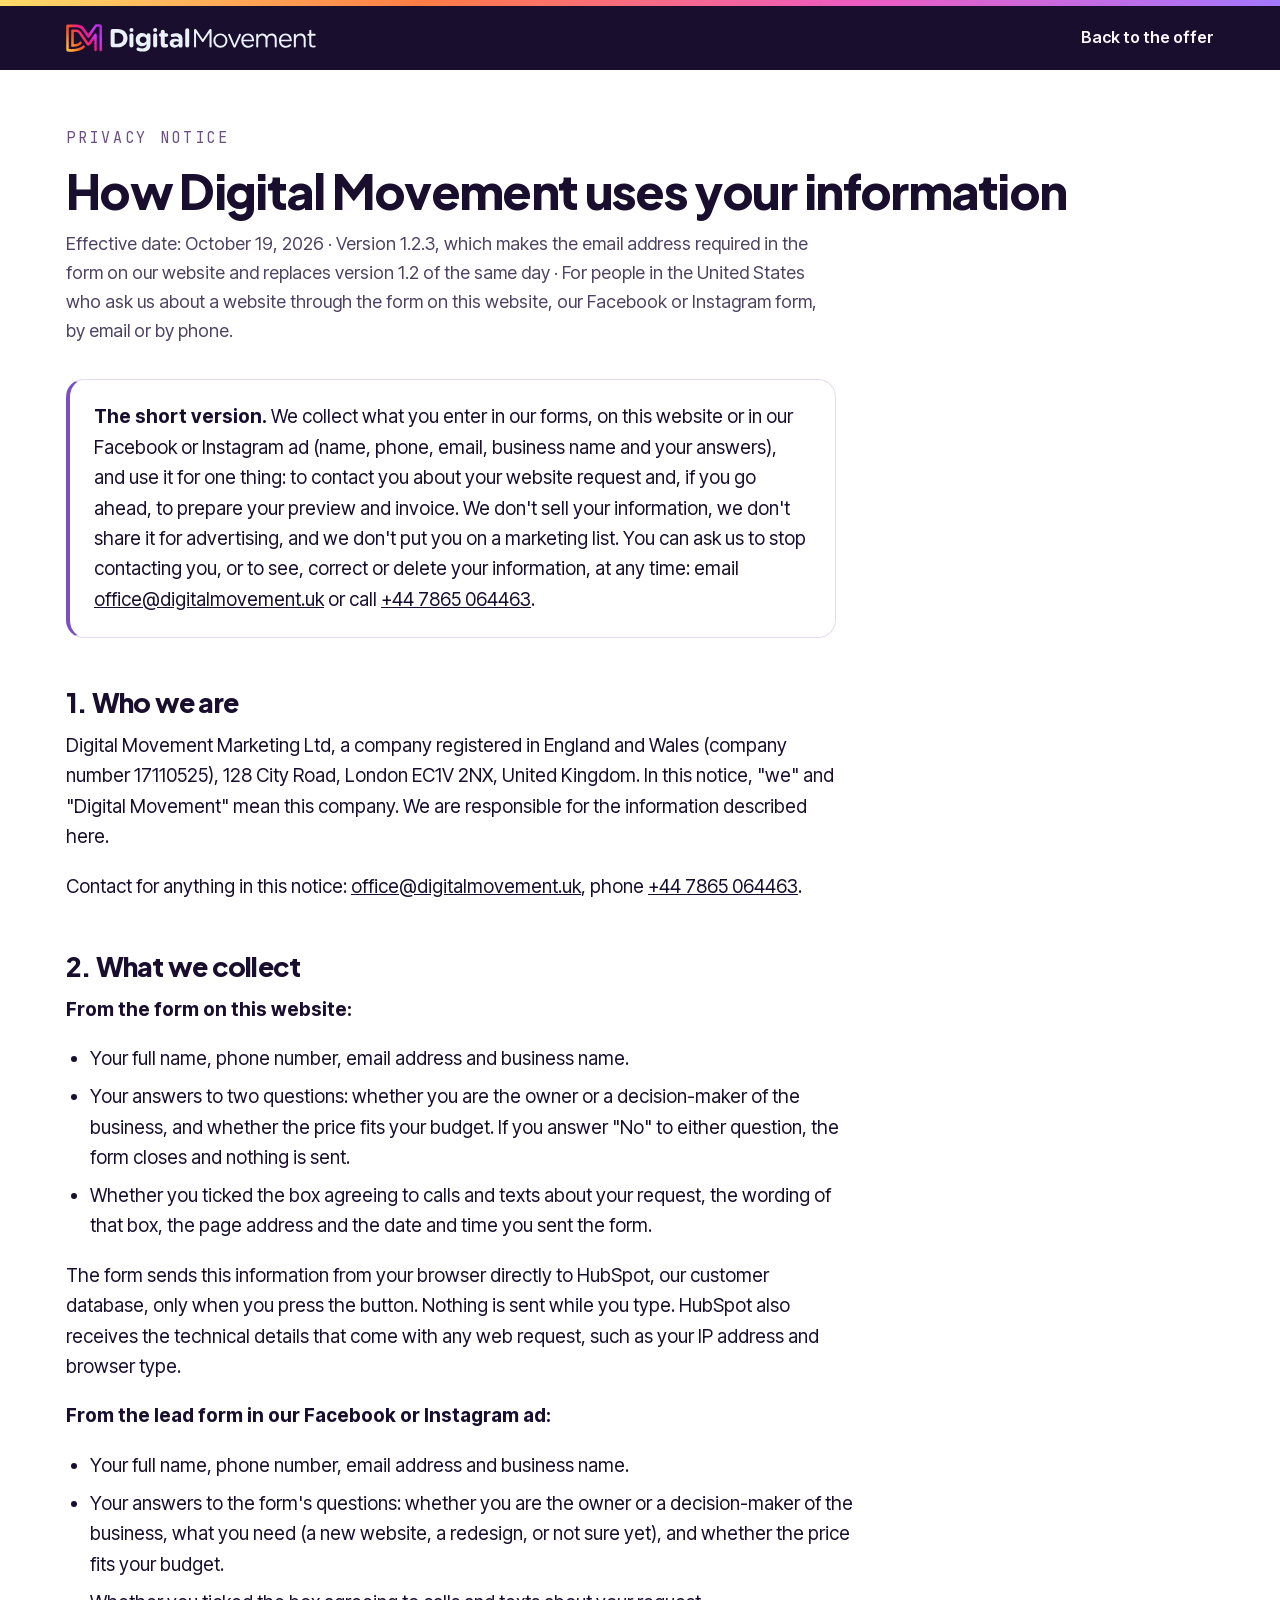
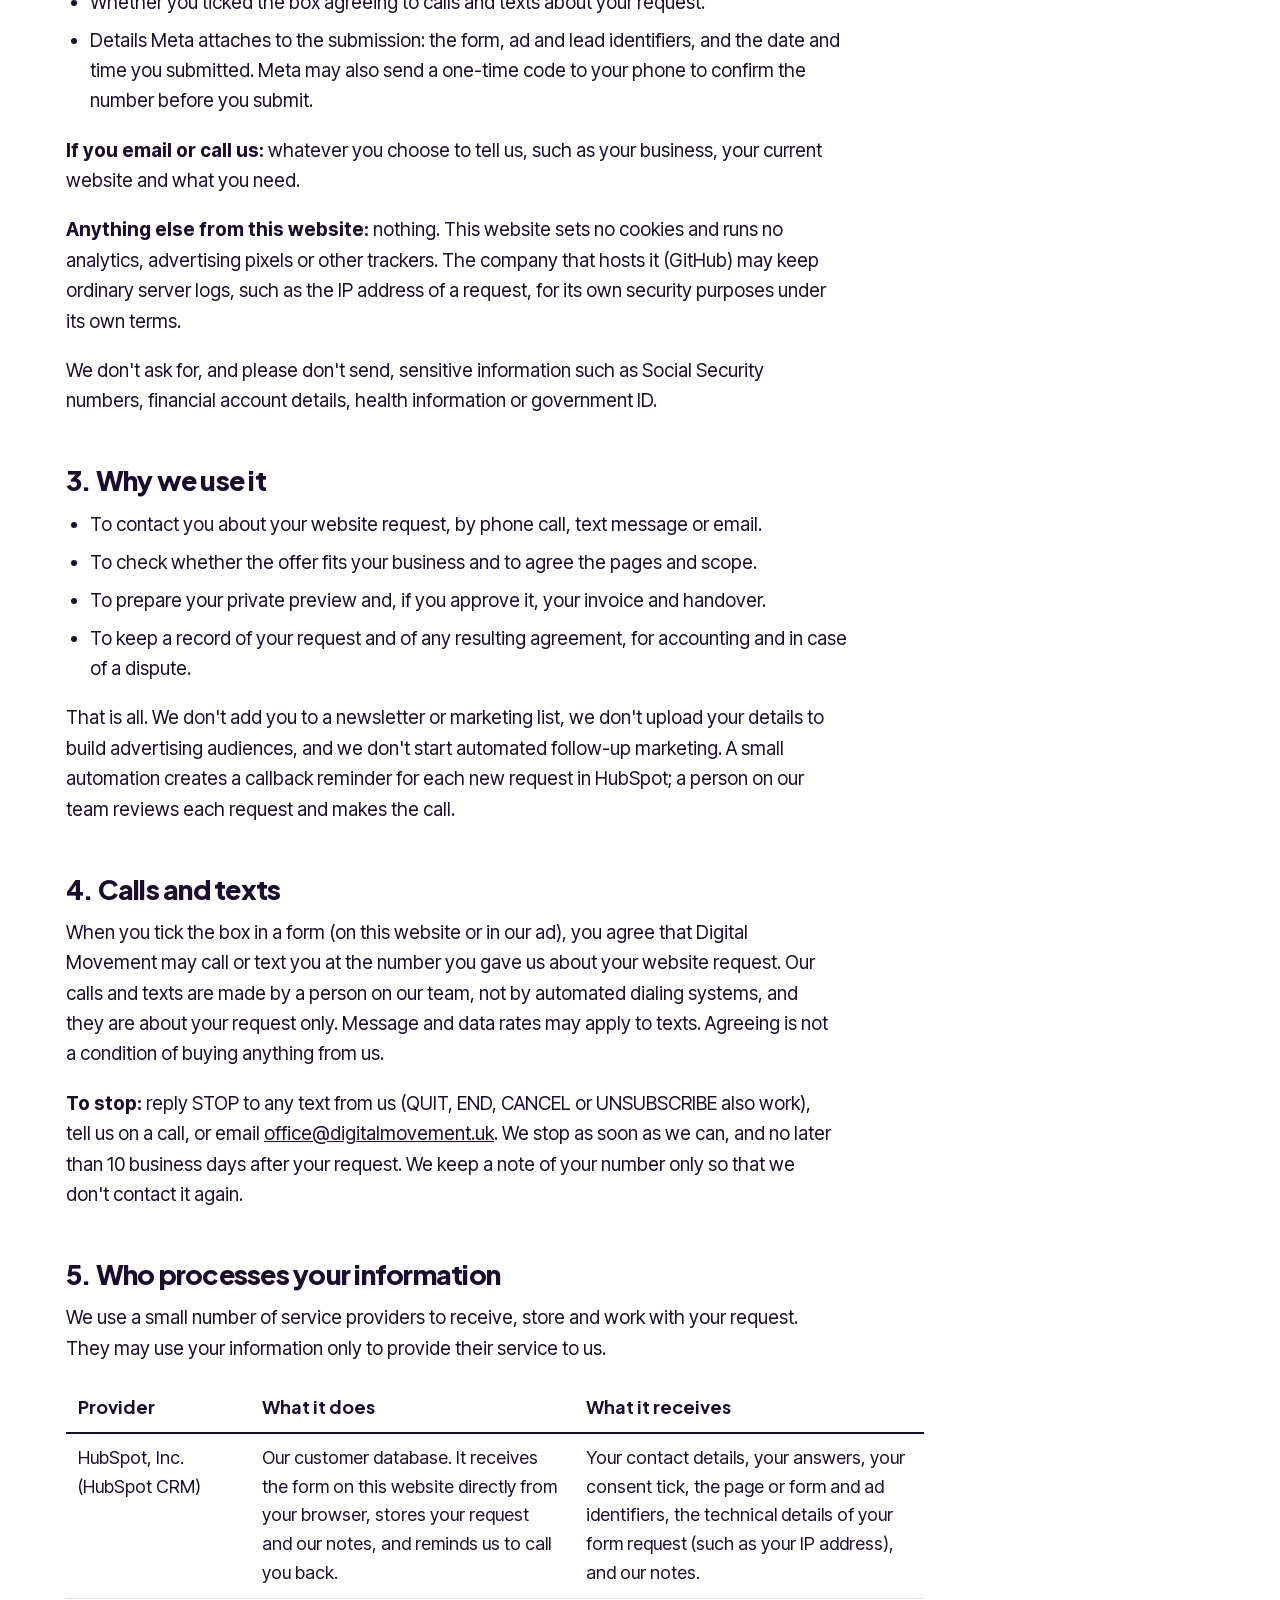
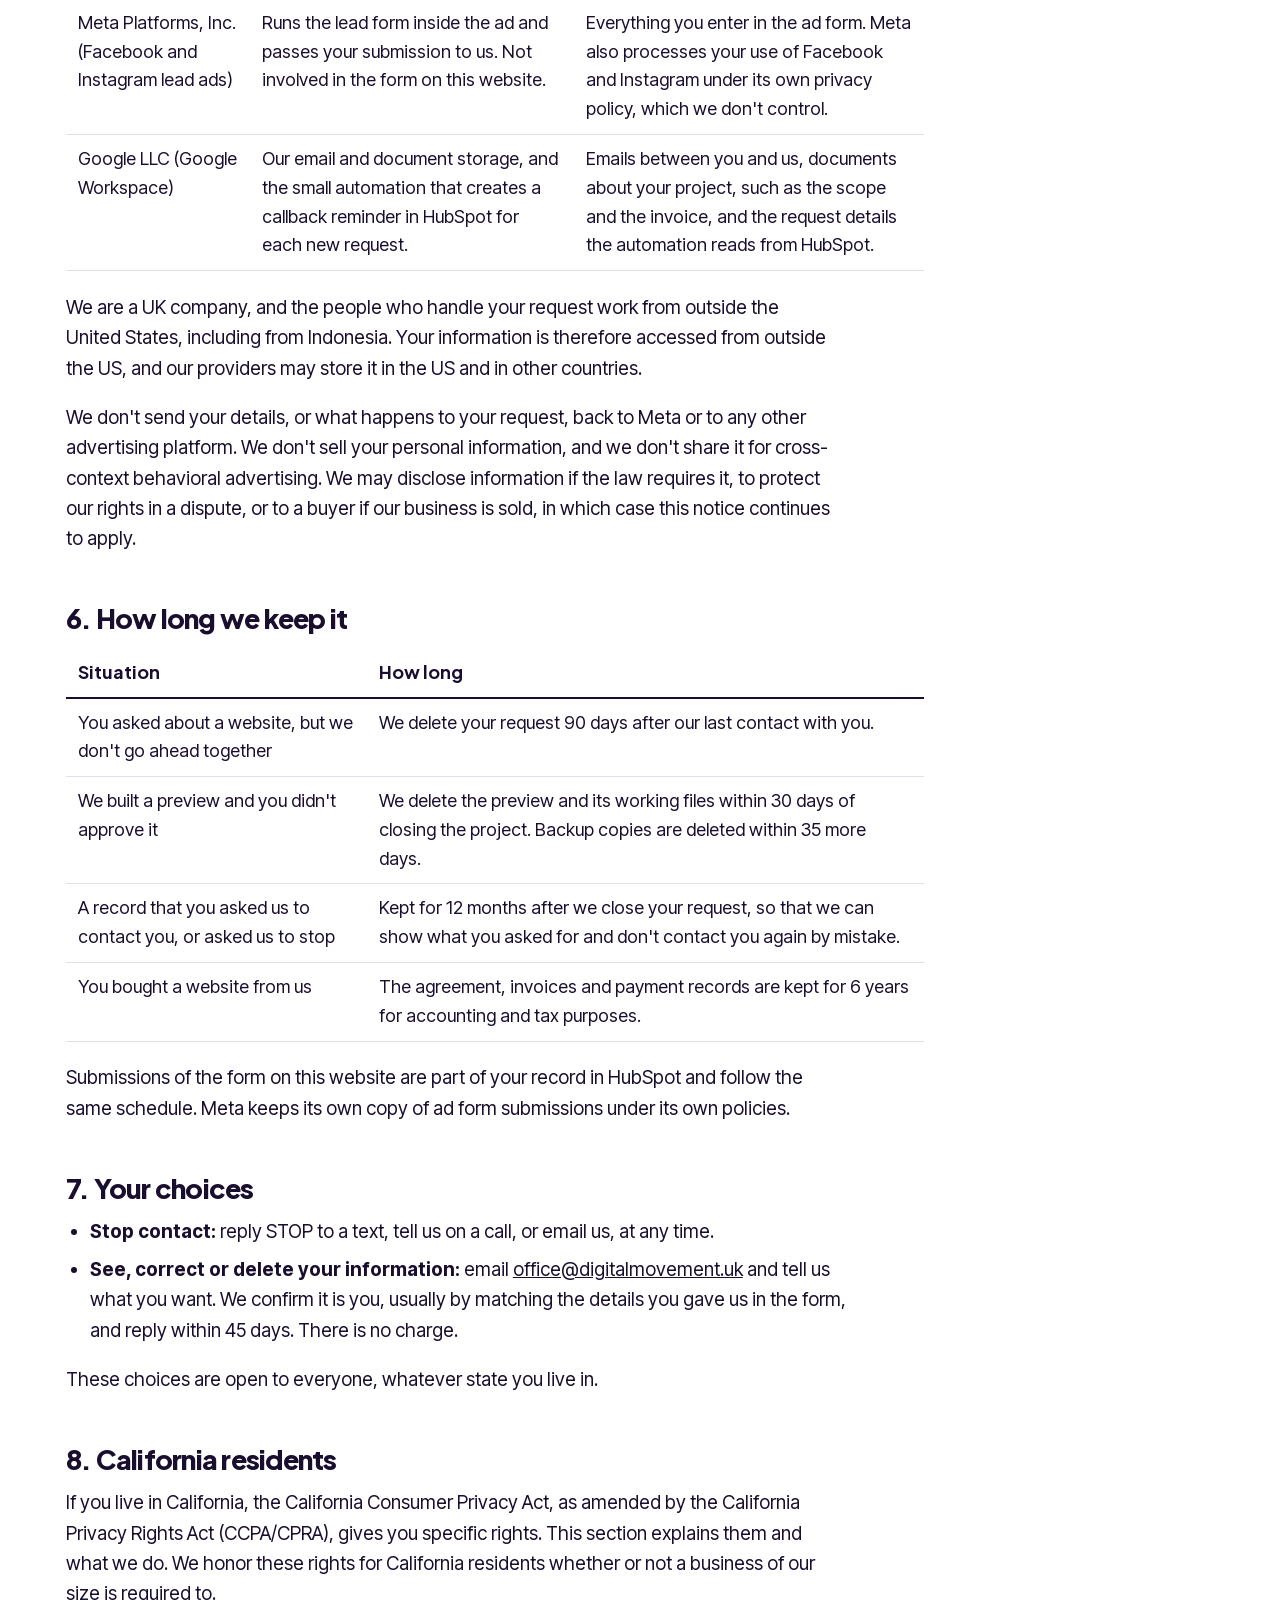
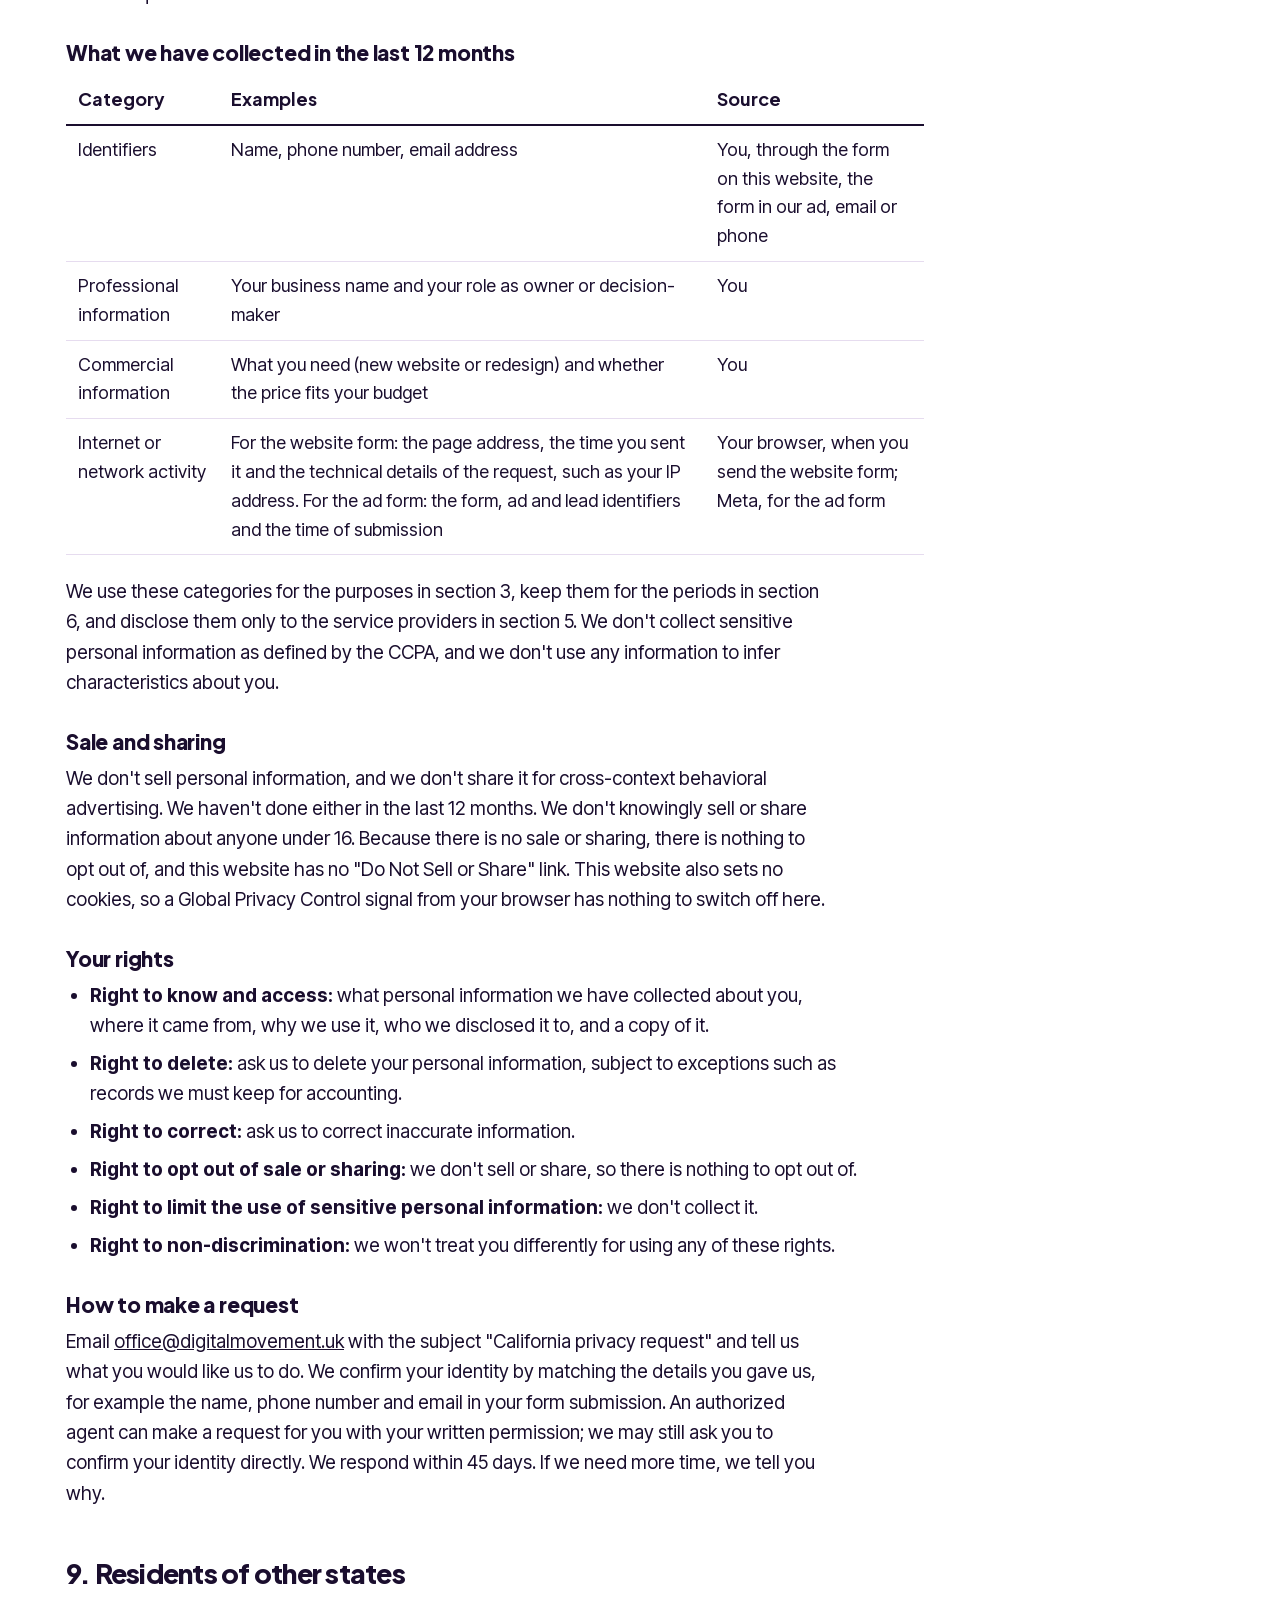
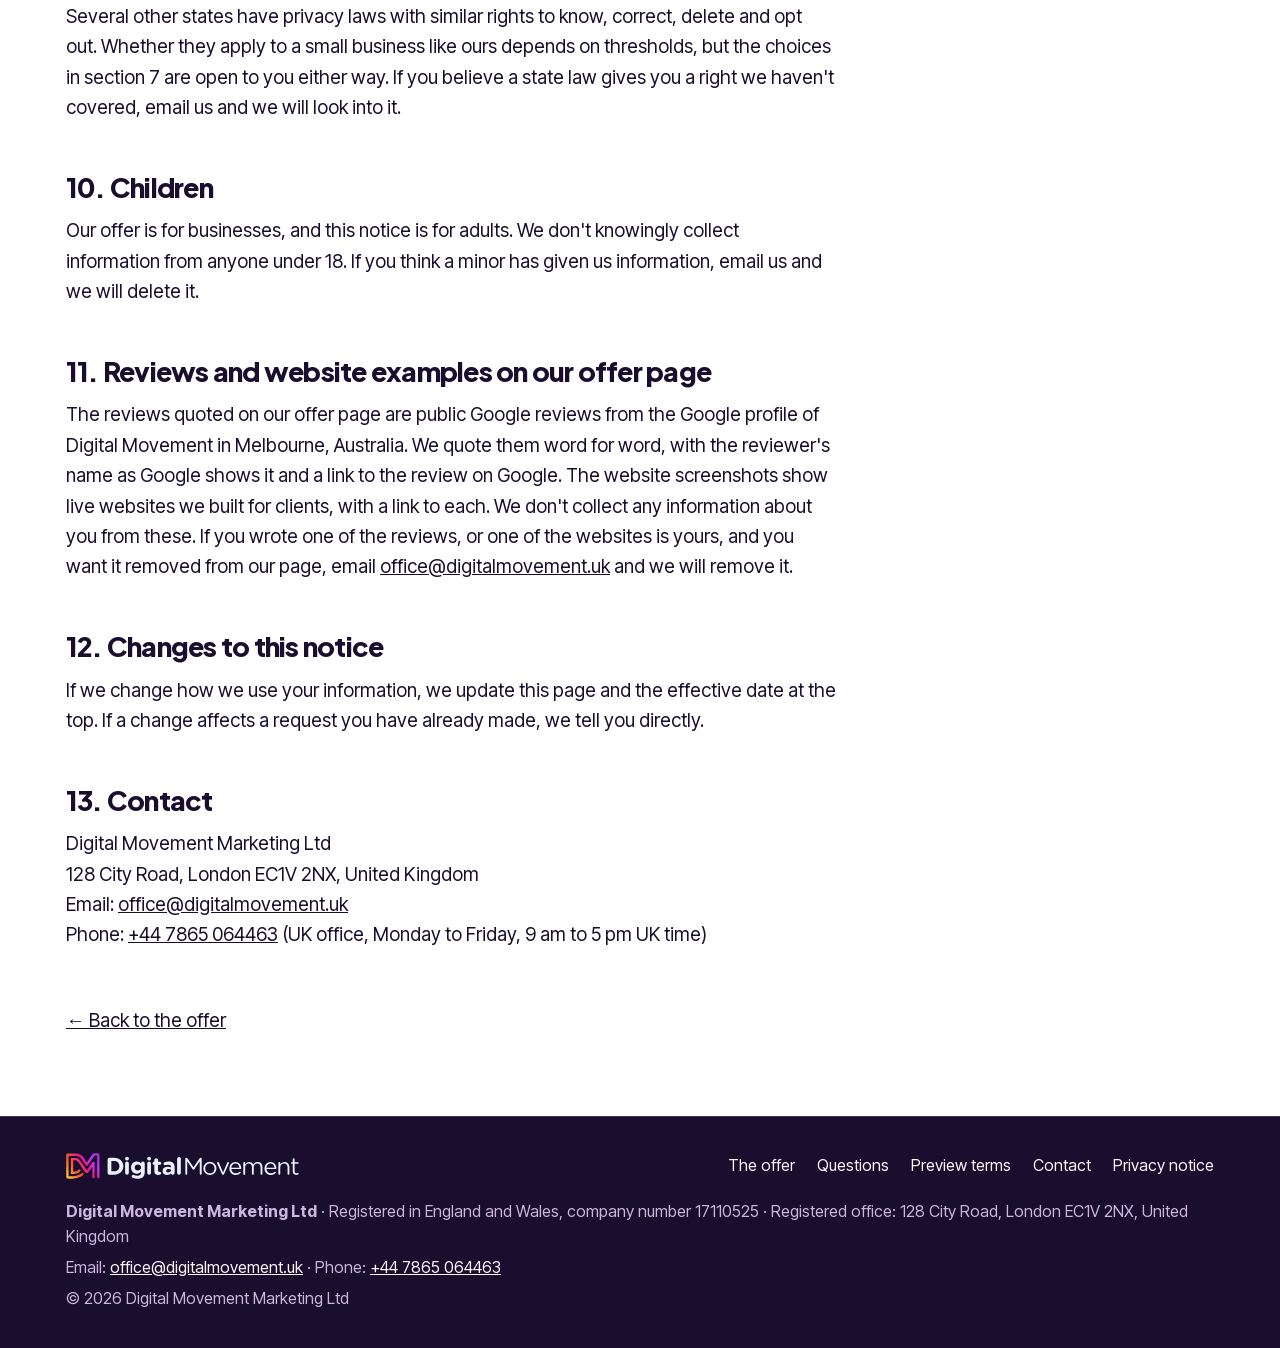
==== commit eeabaabd: "US landing page v1.2.3: email required on the page form Raoul 19.10.: email required on page form; H" ====
--- a/privacy/index.html
+++ b/privacy/index.html
@@ -1,5 +1,5 @@
 <!doctype html>
-<!-- Digital Movement US · US privacy notice · v1.2 · effective 2026-10-19 · change log: landing-page/README.md -->
+<!-- Digital Movement US · US privacy notice · v1.2.3 · effective 2026-10-19 · change log: landing-page/README.md -->
 <html lang="en-US">
 <head>
 <meta charset="utf-8">
@@ -45,10 +45,10 @@
 <main id="main" class="wrap doc">
   <p class="eyebrow">Privacy notice</p>
   <h1>How Digital Movement uses your information</h1>
-  <p class="meta">Effective date: October 19, 2026 · Version 1.2, which adds the form on our website and replaces version 1.1 of the same day · For people in the United States who ask us about a website through the form on this website, our Facebook or Instagram form, by email or by phone.</p>
+  <p class="meta">Effective date: October 19, 2026 · Version 1.2.3, which makes the email address required in the form on our website and replaces version 1.2 of the same day · For people in the United States who ask us about a website through the form on this website, our Facebook or Instagram form, by email or by phone.</p>
 
   <div class="summary">
-    <p><strong>The short version.</strong> We collect what you enter in our forms, on this website or in our Facebook or Instagram ad (name, phone, business name, your answers and, if you give it, your email), and use it for one thing: to contact you about your website request and, if you go ahead, to prepare your preview and invoice. We don't sell your information, we don't share it for advertising, and we don't put you on a marketing list. You can ask us to stop contacting you, or to see, correct or delete your information, at any time: email <a href="mailto:office@digitalmovement.uk">office@digitalmovement.uk</a> or call <a href="tel:+447865064463">+44 7865 064463</a>.</p>
+    <p><strong>The short version.</strong> We collect what you enter in our forms, on this website or in our Facebook or Instagram ad (name, phone, email, business name and your answers), and use it for one thing: to contact you about your website request and, if you go ahead, to prepare your preview and invoice. We don't sell your information, we don't share it for advertising, and we don't put you on a marketing list. You can ask us to stop contacting you, or to see, correct or delete your information, at any time: email <a href="mailto:office@digitalmovement.uk">office@digitalmovement.uk</a> or call <a href="tel:+447865064463">+44 7865 064463</a>.</p>
   </div>
 
   <h2 id="who">1. Who we are</h2>
@@ -58,7 +58,7 @@
   <h2 id="collect">2. What we collect</h2>
   <p><strong>From the form on this website:</strong></p>
   <ul>
-    <li>Your full name, phone number and business name, and your email address if you choose to give it.</li>
+    <li>Your full name, phone number, email address and business name.</li>
     <li>Your answers to two questions: whether you are the owner or a decision-maker of the business, and whether the price fits your budget. If you answer "No" to either question, the form closes and nothing is sent.</li>
     <li>Whether you ticked the box agreeing to calls and texts about your request, the wording of that box, the page address and the date and time you sent the form.</li>
   </ul>
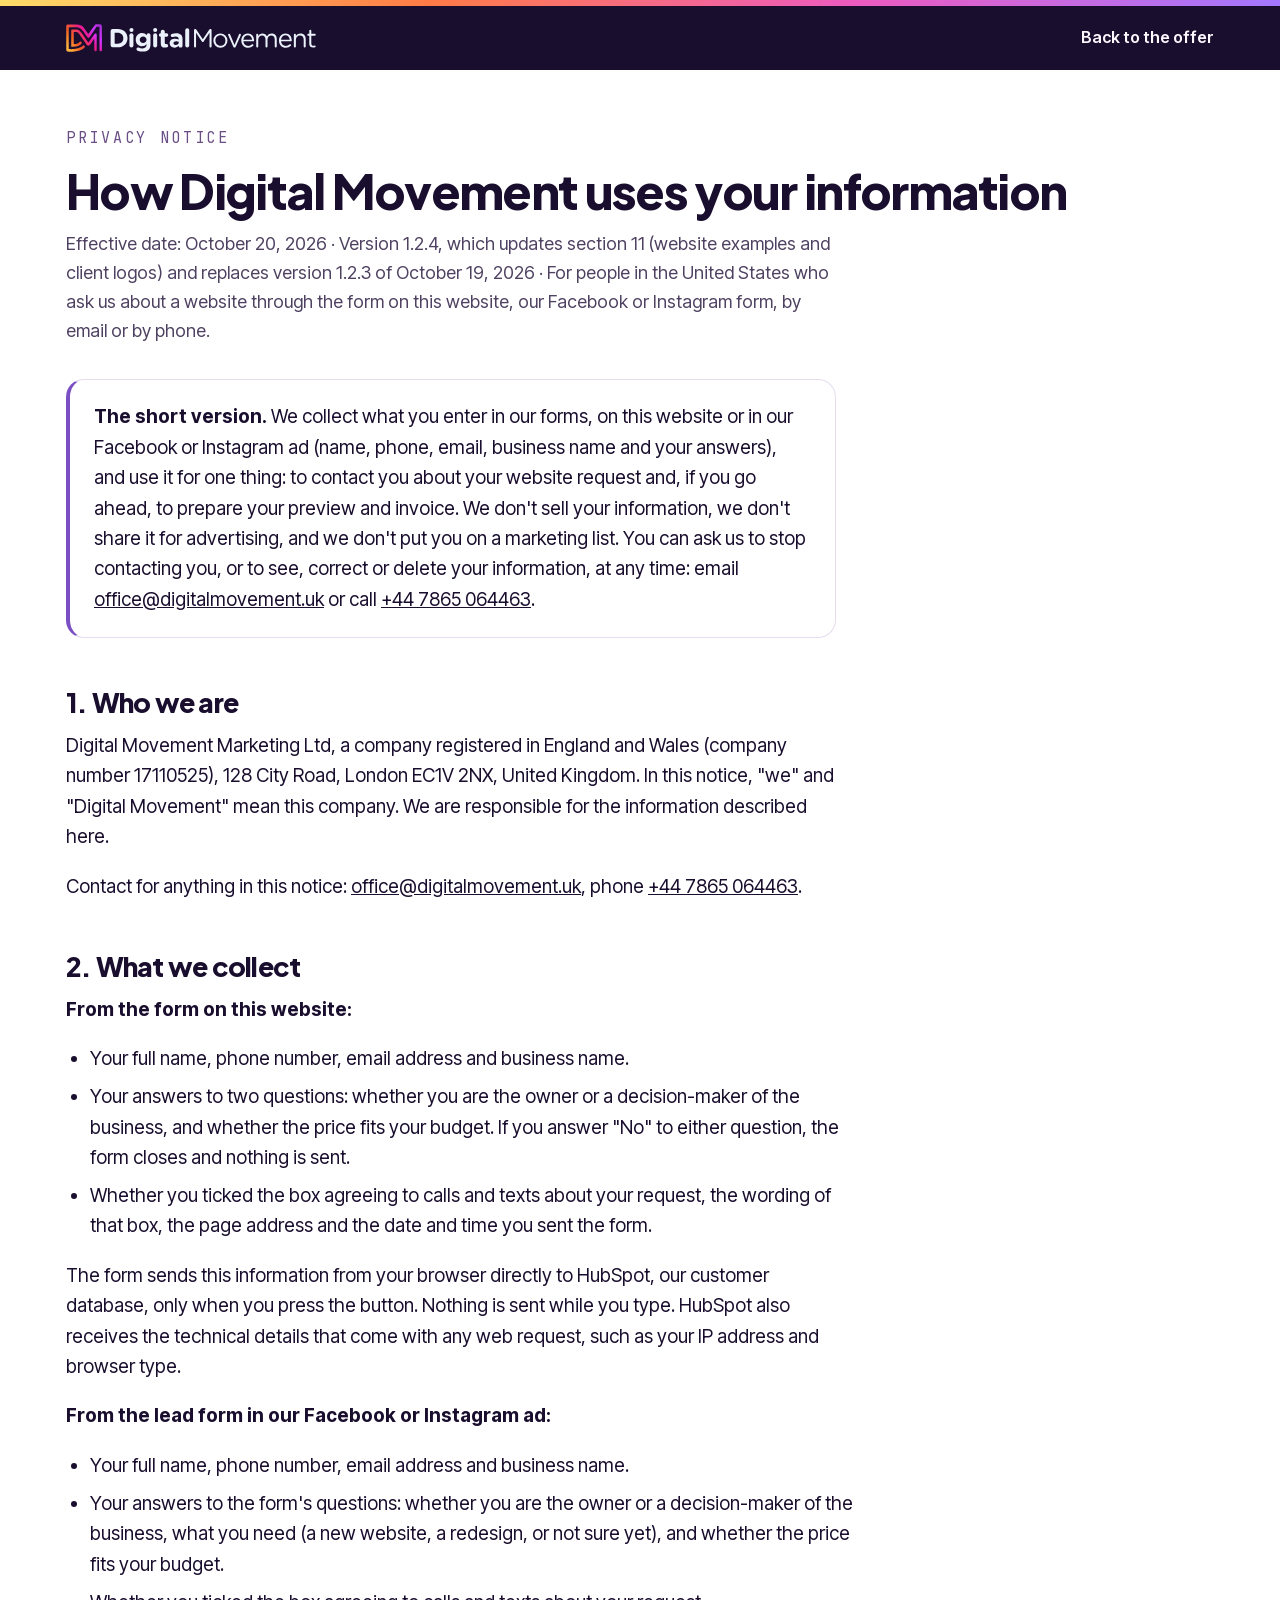
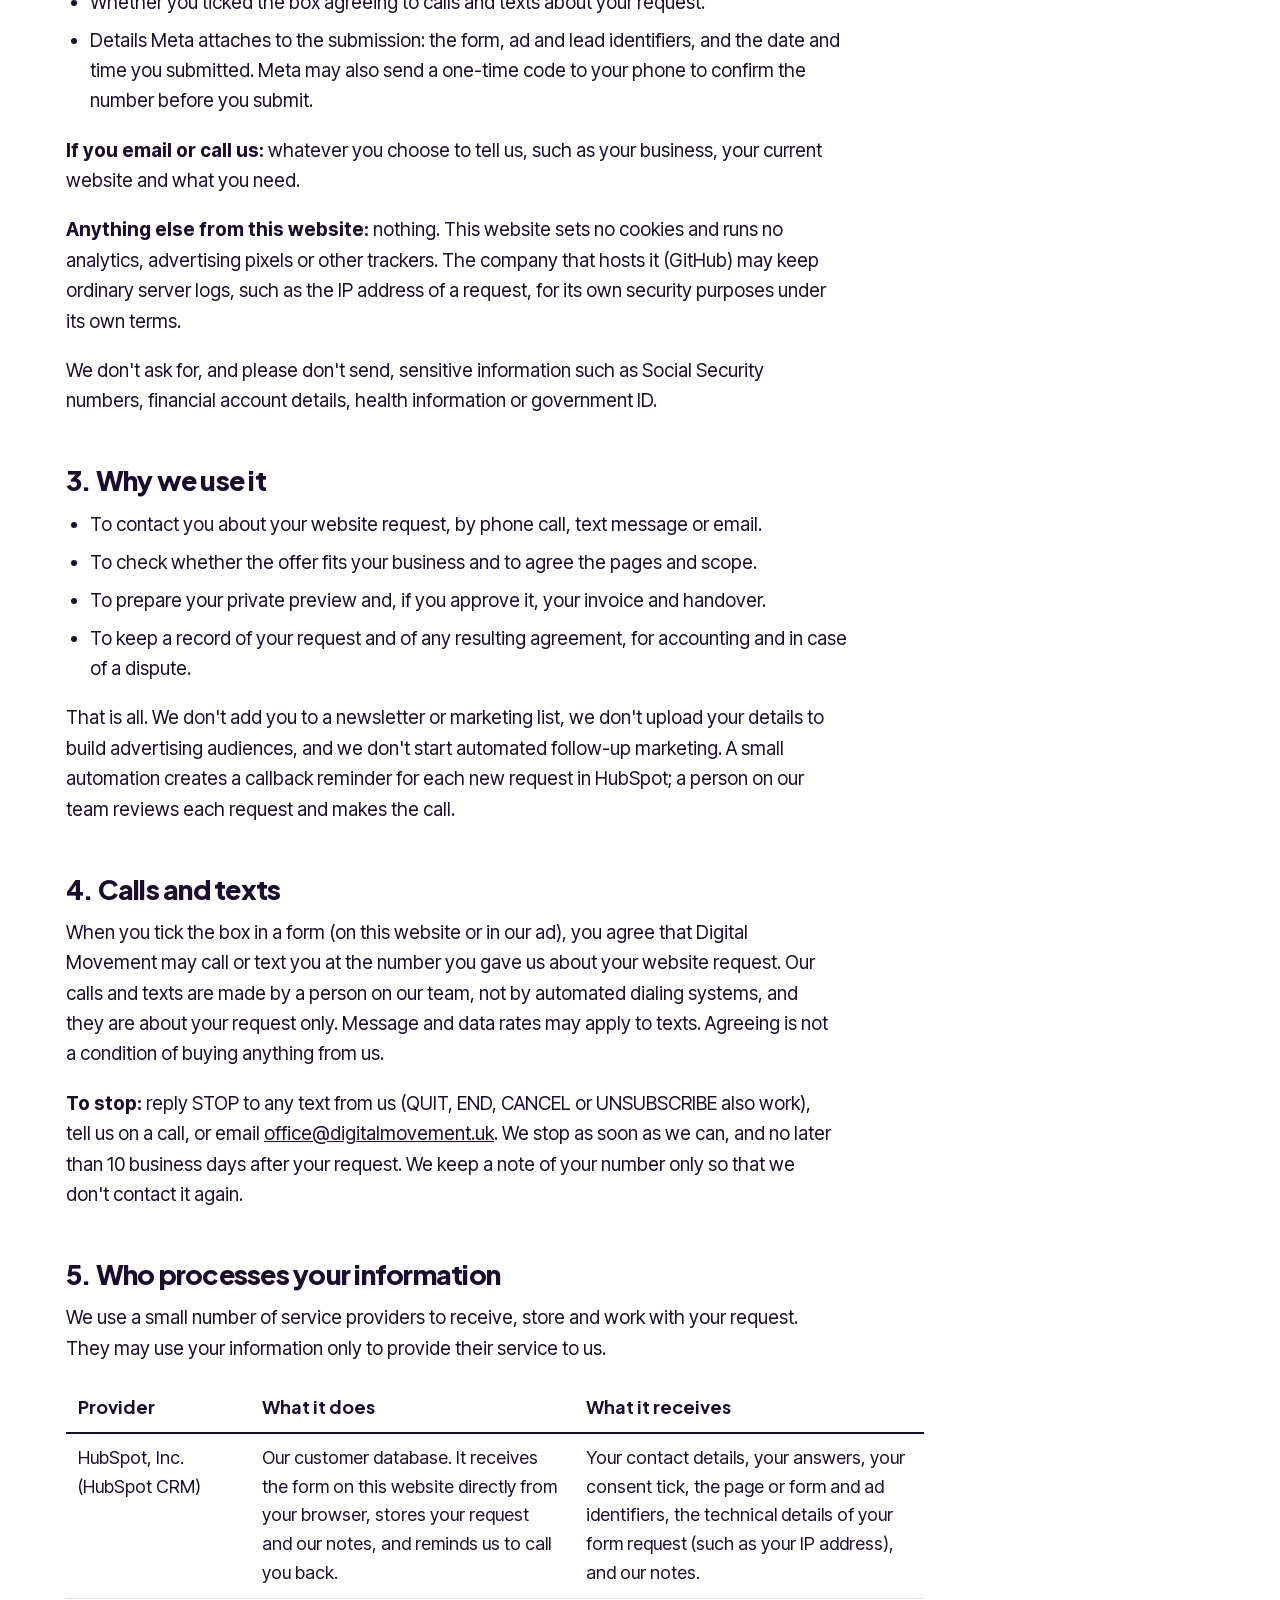
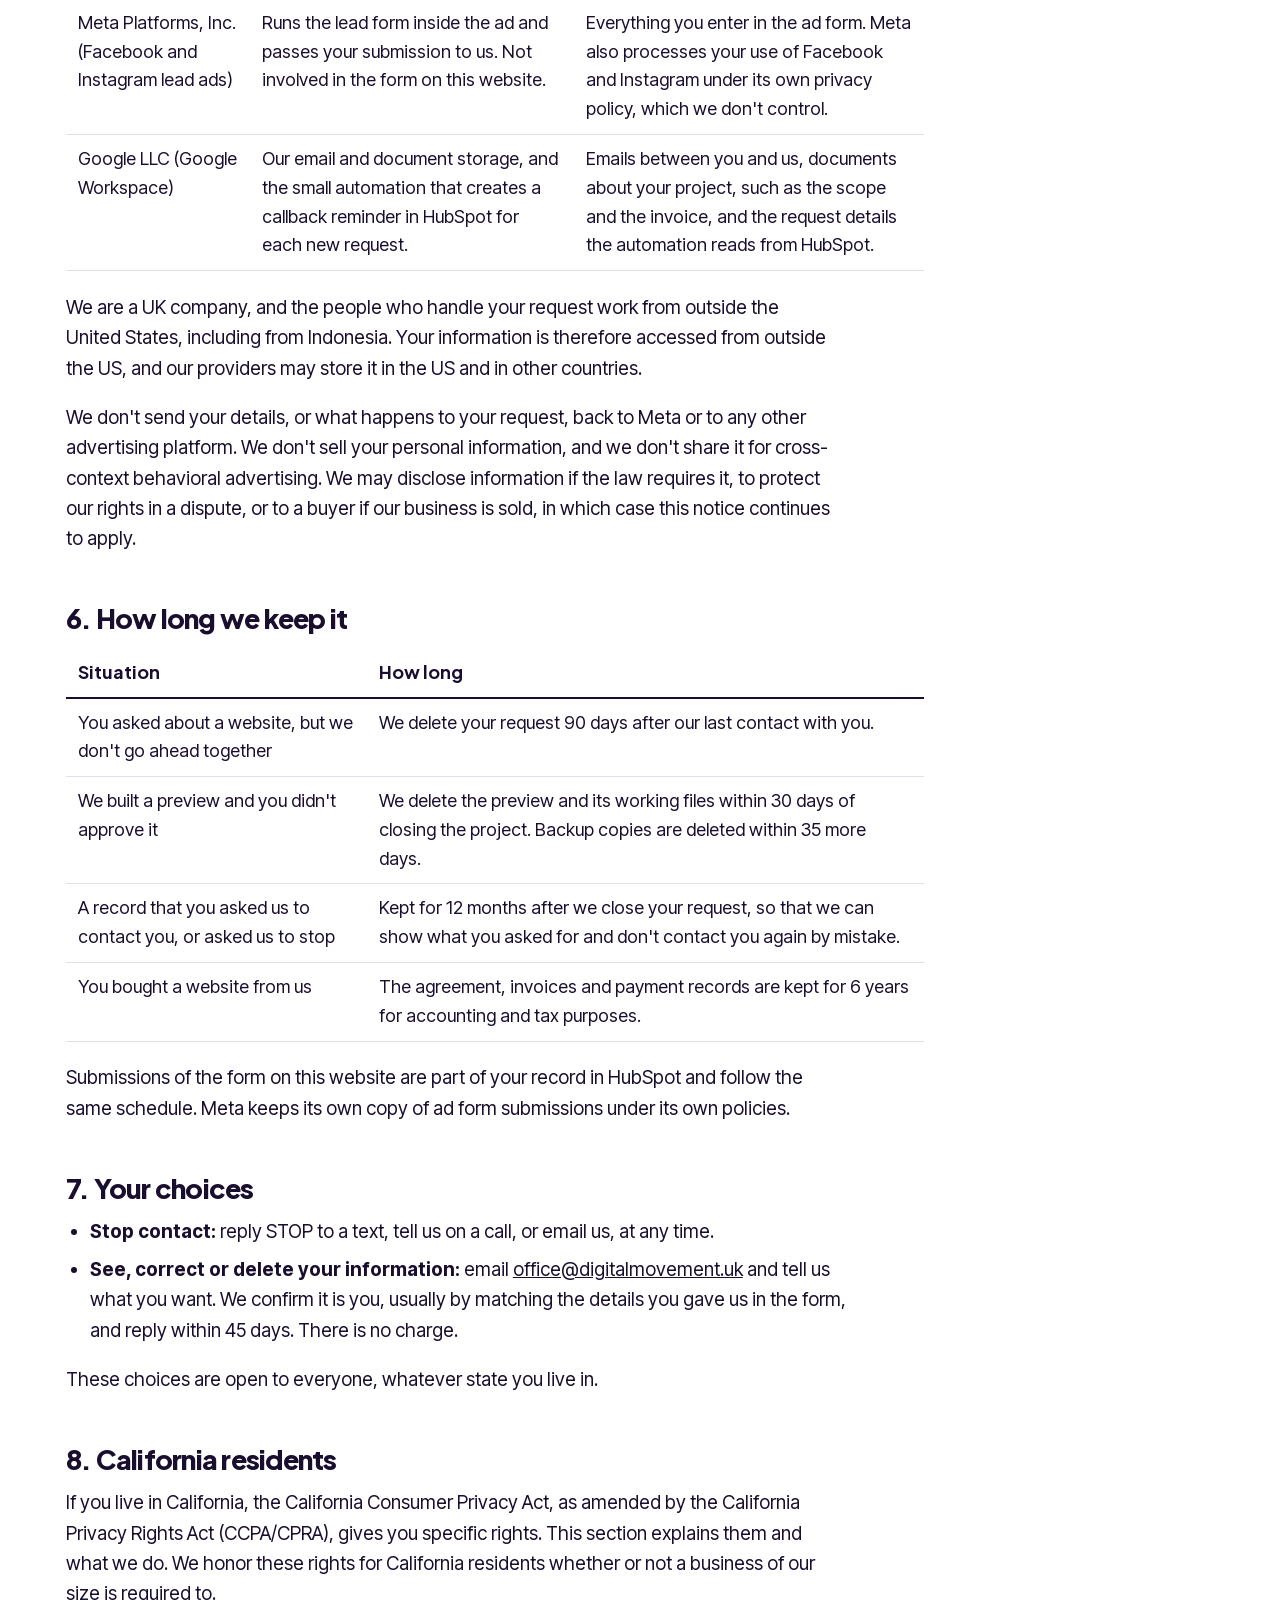
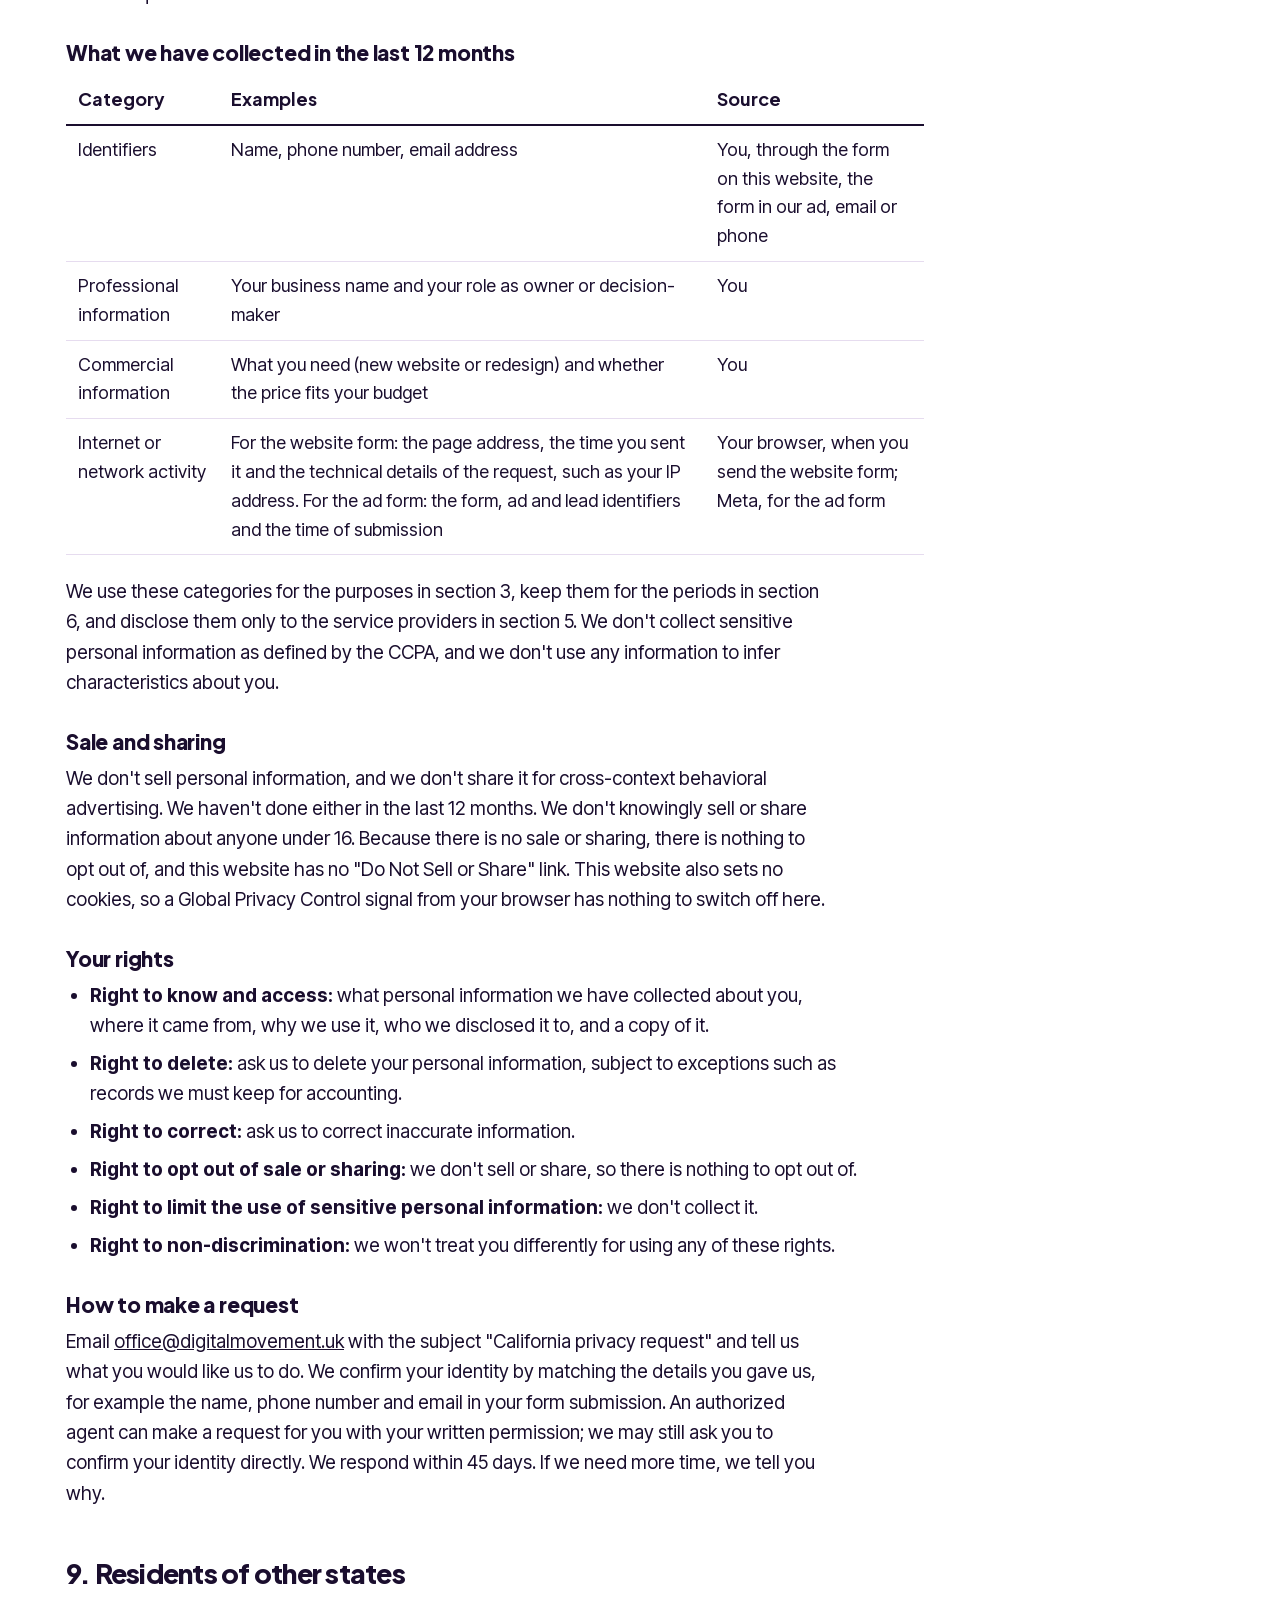
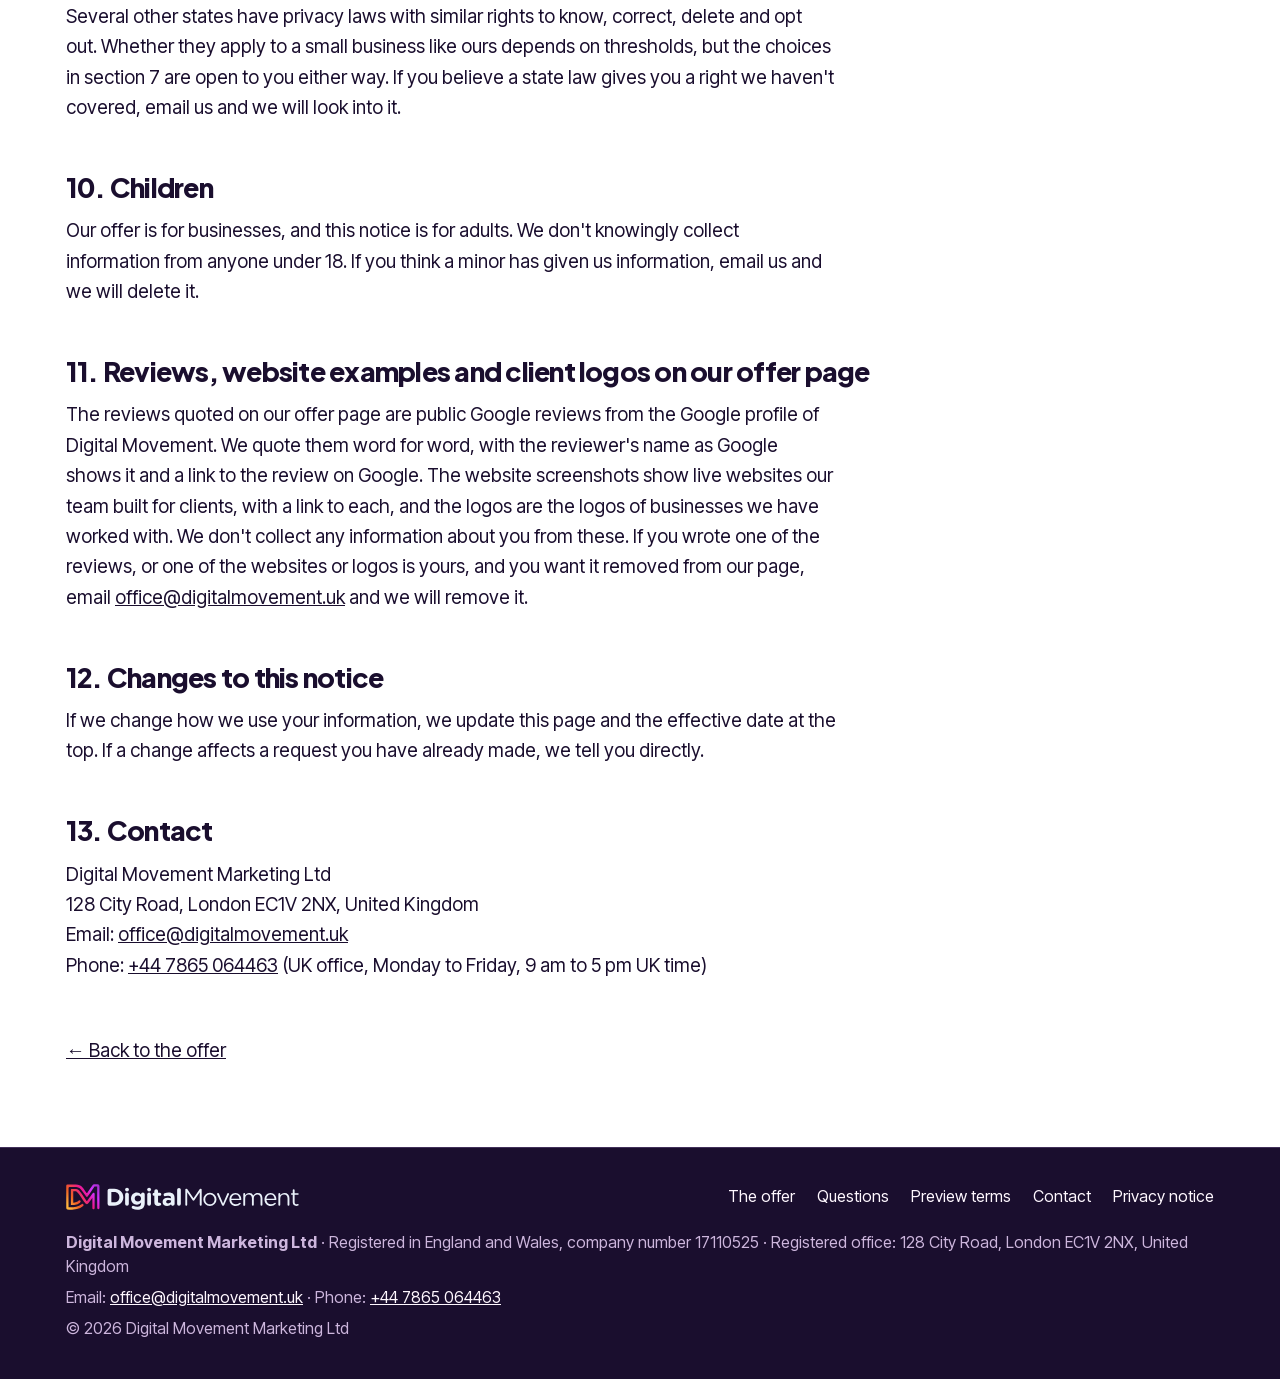
==== commit e7ea2548: "Promote US landing page v1.3 to root Publish the approved v1.3 page and privacy notice v1.2.4 at the" ====
--- a/privacy/index.html
+++ b/privacy/index.html
@@ -1,5 +1,5 @@
 <!doctype html>
-<!-- Digital Movement US · US privacy notice · v1.2.3 · effective 2026-10-19 · change log: landing-page/README.md -->
+<!-- Digital Movement US · US privacy notice · v1.2.4 (v1.3 release) · effective 2026-10-20 · change log: landing-page/README.md -->
 <html lang="en-US">
 <head>
 <meta charset="utf-8">
@@ -45,7 +45,7 @@
 <main id="main" class="wrap doc">
   <p class="eyebrow">Privacy notice</p>
   <h1>How Digital Movement uses your information</h1>
-  <p class="meta">Effective date: October 19, 2026 · Version 1.2.3, which makes the email address required in the form on our website and replaces version 1.2 of the same day · For people in the United States who ask us about a website through the form on this website, our Facebook or Instagram form, by email or by phone.</p>
+  <p class="meta">Effective date: October 20, 2026 · Version 1.2.4, which updates section 11 (website examples and client logos) and replaces version 1.2.3 of October 19, 2026 · For people in the United States who ask us about a website through the form on this website, our Facebook or Instagram form, by email or by phone.</p>
 
   <div class="summary">
     <p><strong>The short version.</strong> We collect what you enter in our forms, on this website or in our Facebook or Instagram ad (name, phone, email, business name and your answers), and use it for one thing: to contact you about your website request and, if you go ahead, to prepare your preview and invoice. We don't sell your information, we don't share it for advertising, and we don't put you on a marketing list. You can ask us to stop contacting you, or to see, correct or delete your information, at any time: email <a href="mailto:office@digitalmovement.uk">office@digitalmovement.uk</a> or call <a href="tel:+447865064463">+44 7865 064463</a>.</p>
@@ -162,8 +162,8 @@
   <h2 id="children">10. Children</h2>
   <p>Our offer is for businesses, and this notice is for adults. We don't knowingly collect information from anyone under 18. If you think a minor has given us information, email us and we will delete it.</p>
 
-  <h2 id="reviews">11. Reviews and website examples on our offer page</h2>
-  <p>The reviews quoted on our offer page are public Google reviews from the Google profile of Digital Movement in Melbourne, Australia. We quote them word for word, with the reviewer's name as Google shows it and a link to the review on Google. The website screenshots show live websites we built for clients, with a link to each. We don't collect any information about you from these. If you wrote one of the reviews, or one of the websites is yours, and you want it removed from our page, email <a href="mailto:office@digitalmovement.uk">office@digitalmovement.uk</a> and we will remove it.</p>
+  <h2 id="reviews">11. Reviews, website examples and client logos on our offer page</h2>
+  <p>The reviews quoted on our offer page are public Google reviews from the Google profile of Digital Movement. We quote them word for word, with the reviewer's name as Google shows it and a link to the review on Google. The website screenshots show live websites our team built for clients, with a link to each, and the logos are the logos of businesses we have worked with. We don't collect any information about you from these. If you wrote one of the reviews, or one of the websites or logos is yours, and you want it removed from our page, email <a href="mailto:office@digitalmovement.uk">office@digitalmovement.uk</a> and we will remove it.</p>
 
   <h2 id="changes">12. Changes to this notice</h2>
   <p>If we change how we use your information, we update this page and the effective date at the top. If a change affects a request you have already made, we tell you directly.</p>
